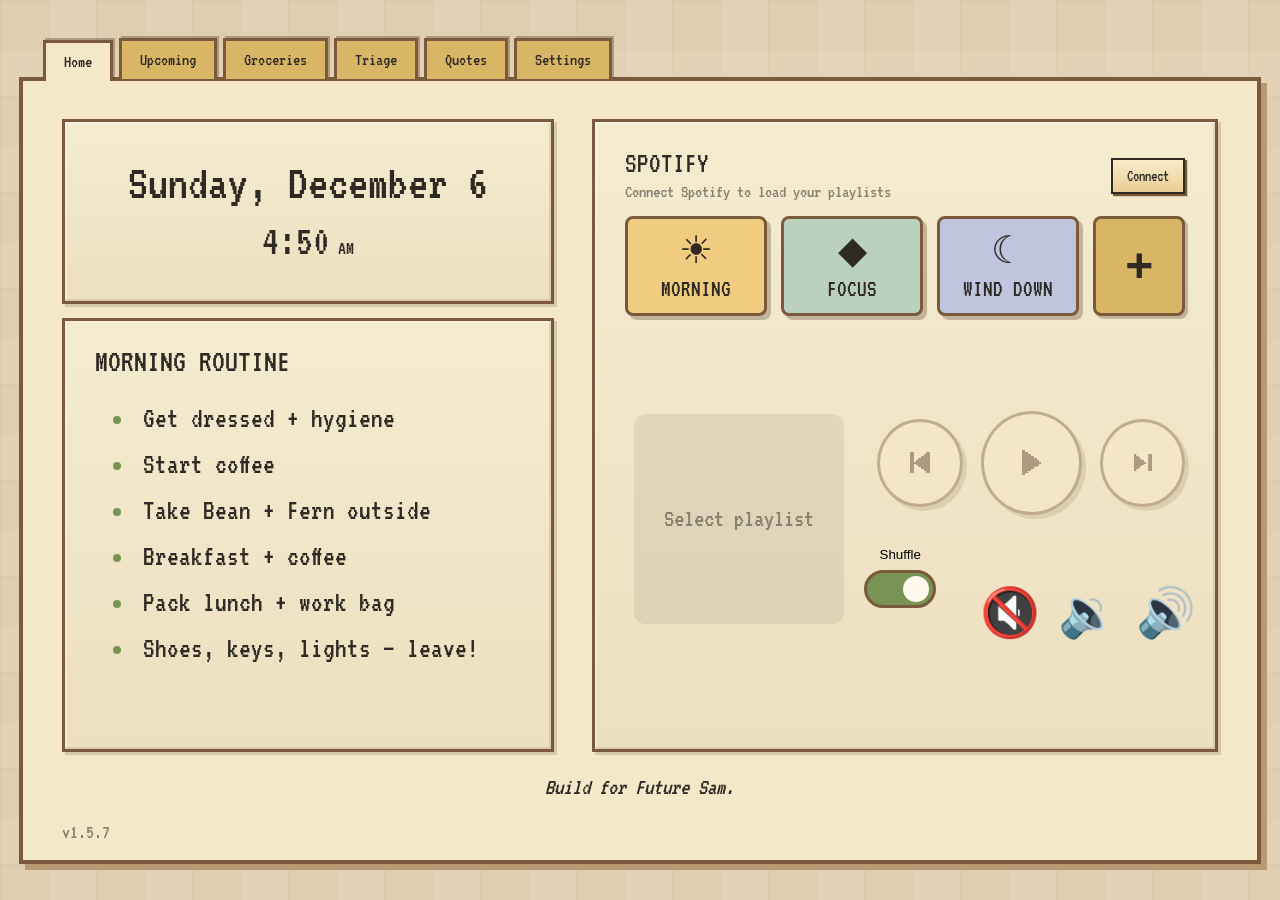
==== android/app/src/main/assets/web/index.html @ 696ddbaa "Upcoming tab iPhone optimization" ====
<!DOCTYPE html>
<html lang="en">
  <head>
    <meta charset="utf-8"/>
    <meta content="width=device-width, initial-scale=1, viewport-fit=cover" name="viewport"/>
    <meta content="#e4d4b8" name="theme-color"/>
    <title>
      SamOS Hub
    </title>
    <link href="./manifest.webmanifest" rel="manifest"/>
    <link href="./styles/base.css" rel="stylesheet"/>
    <link href="./styles/home.css" rel="stylesheet"/>
    <link href="./styles/mobile.css" rel="stylesheet"/>
  </head>

  <body data-root=".">
    <main class="home">
      <section class="journal-shell">
        <div id="nav-container">
        </div>
        <section class="journal">
          
          <!-- =====================================================

                          LEFT COLUMN

          ===================================================== -->
          
          <section class="orientation">
            
            <!-- ===================================================

                              DATE / TIME

            =================================================== -->
            
            <div class="game-panel date-panel">
              <div id="date">
                Loading...
              </div>
              <div id="time">
                <span id="time-numbers">
                </span>
                <span id="time-period">
                </span>
              </div>
            </div>

            <!-- ===================================================

                              WEATHER

            =================================================== -->
            
            <div class="game-panel weather-panel">
              <div class="weather">
                <!-- LEFT: CURRENT WEATHER -->
                <section class="weather-forecast-side">
                  <div class="weather-current-heading">
                    CURRENT WEATHER
                  </div>
                  <div class="weather-current-row">
                    <div id="weather-current">
                      <div class="weather-temp-row">
                        <img alt="" hidden="" id="temp-icon" src=""/>
                        <span id="weather-temp">
                          --
                        </span>
                      </div>
                      <div class="weather-condition-row">
                        <img alt="" hidden="" id="weather-icon" src=""/>
                        <span id="weather-condition">
                          Weather loading...
                        </span>
                      </div>
                    </div>
                  </div>
                  <!-- HIGH / LOW -->
                  <div id="weather-range">
                    High --° · Low --°
                  </div>
                  <!-- SUNRISE / SUNSET -->
                  <div id="sun-times">
                    Sunrise -- · Sunset --
                  </div>
                </section>

                <!-- =================================================

                                      RIGHT: OUTLOOK + ALERTS

                ================================================= -->
                
                <section class="weather-alert-side">
                  <!-- OUTLOOK -->
                  <div class="weather-upcoming">
                    <div class="weather-alert-heading">
                      OUTLOOK
                    </div>
                    <!-- AFTERNOON WEATHER -->
                    <div class="forecast-line" hidden="" id="weather-afternoon">
                      <img alt="" class="weather-forecast-icon" src="./icons/afternoon-icon.png"/>
                      <span id="weather-afternoon-text">
                      </span>
                    </div>
                    <!-- OVERNIGHT WEATHER -->
                    <div class="forecast-line" hidden="" id="weather-overnight">
                      <img alt="" class="weather-forecast-icon" src="./icons/overnight-icon.png"/>
                      <span id="weather-overnight-text">
                      </span>
                    </div>
                    <!-- MAJOR UPCOMING WEATHER -->
                    <div id="weather-event">
                      <img alt="" hidden="" id="weather-event-icon" src="./icons/weather-major-event.png"/>
                      <span class="no-weather-events" id="weather-event-text">
                        No forecasted events or storms.
                      </span>
                    </div>
                  </div>
                  <!-- DIVIDER -->
                  <div class="weather-alert-divider">
                  </div>
                  <!-- OFFICIAL ALERTS -->
                  <div class="weather-alert-heading">
                    ALERTS
                  </div>
                  <div id="weather-alerts">
                    <div class="no-weather-alerts">
                      No watches, warnings, or advisories.
                    </div>
                  </div>
                </section>
              </div>
            </div>

            <!-- ===================================================

                              UPCOMING DATES

            =================================================== -->
            <div class="game-panel upcoming-panel">
              <div class="upcoming-title">
                THIS WEEK
              </div>
              <div class="upcoming-dates" id="home-upcoming-list">
                Loading...
              </div>
              <a class="upcoming-see-all" href="./html/upcoming.html">
                See all
              </a>
            </div>

            <!-- ===================================================

                            MORNING ROUTINE

            =================================================== -->
            
            <div class="game-panel morning-panel">
              <div class="morning-title">
                MORNING ROUTINE
              </div>
              <ul class="morning-list">
                <li>
                  Get dressed + hygiene
                </li>
                <li>
                  Start coffee
                </li>
                <li>
                  Take Bean + Fern outside
                </li>
                <li>
                  Breakfast + coffee
                </li>
                <li>
                  Pack lunch + work bag
                </li>
                <li>
                  Shoes, keys, lights — leave!
                </li>
              </ul>
            </div>
          </section>

          <!-- =====================================================

                          MUSIC

          ===================================================== -->
          
          <section class="media-area">
            <div class="game-panel spotify-panel">
              
              <!-- =================================================

                                  SPOTIFY HEADER

              ================================================= -->
              
              <div class="spotify-heading-row">
                <div class="spotify-heading-copy">
                  <div class="spotify-title">
                    SPOTIFY
                  </div>
                  <div id="spotify-status">
                    Connect Spotify to load your playlists
                  </div>
                </div>
                <button class="spotify-login" id="spotify-login" type="button">
                  Connect
                </button>
              </div>

              <!-- =================================================

                                  PLAYER

              ================================================= -->
              
              <div class="mini-player" id="spotify-player">
          
          <!-- =================================================

          SPOTIFY MOOD BUTTONS

          ================================================= -->
                <div class="spotify-selection">
                  <div class="spotify-moods">
                    <button class="mood-button mood-morning" id="mood-morning" type="button">
                      <span aria-hidden="true" class="mood-icon">
                        ☀
                      </span>
                      <span>
                        MORNING
                      </span>
                    </button>
                    <button class="mood-button mood-focus" id="mood-focus" type="button">
                      <span aria-hidden="true" class="mood-icon">
                        ◆
                      </span>
                      <span>
                        FOCUS
                      </span>
                    </button>
                    <button class="mood-button mood-winddown" id="mood-winddown" type="button">
                      <span aria-hidden="true" class="mood-icon">
                        ☾
                      </span>
                      <span>
                        WIND DOWN
                      </span>
                    </button>
                  </div>
                  <div class="playlist-picker">
                    <button aria-expanded="false" aria-label="All playlists" class="playlist-button" id="playlist-button" title="All playlists" type="button">
                      +
                    </button>
                    <div class="playlist-menu" hidden="" id="playlist-menu">
                    </div>
                  </div>
                </div>
                <div class="spotify-playback-layout">
                  <div class="spotify-now-playing">
                    <div class="album-container">
                      <img alt="Album artwork" hidden="" id="album-art" src=""/>
                      <div aria-live="polite" id="album-placeholder" role="status" style="

                                        font-size: clamp(1.25rem, 2vw, 2rem);

                                        line-height: 1.15;

                                        padding: 12px;

                                    ">
                        Select playlist
                      </div>
                    </div>
                    <div class="track-info">
                      <div id="track-name">
                      </div>
                      <div id="track-artist">
                      </div>
                    </div>
                  </div>

                  <div class="spotify-playback-actions">

                    <!-- =========================================
                        MAIN PLAYBACK CONTROLS
                        ========================================= -->

                    <div class="player-controls">

                      <button
                        id="previous-track"
                        type="button"
                        aria-label="Previous track"
                      >
                        <img src="./icons/player-previous.png" alt="">
                      </button>

                      <button
                        id="play-pause"
                        type="button"
                        aria-label="Play or pause"
                      >
                        <img
                          id="play-pause-icon"
                          src="./icons/player-play.png"
                          alt=""
                        >
                      </button>

                      <button
                        id="next-track"
                        type="button"
                        aria-label="Next track"
                      >
                        <img src="./icons/player-next.png" alt="">
                      </button>

                    </div>

                    <!-- =========================================
                        SHUFFLE + VOLUME
                        ========================================= -->

                    <div class="audio-controls">

                      <button
                        id="spotify-shuffle"
                        type="button"
                        role="switch"
                        aria-label="Shuffle"
                        aria-checked="true"
                      >
                        <span>Shuffle</span>
                        <span class="shuffle-track" aria-hidden="true">
                          <span class="shuffle-thumb"></span>
                        </span>
                      </button>

                      <div class="volume-controls">

                        <button
                          id="volume-mute"
                          type="button"
                          aria-label="Mute or unmute"
                        >
                          <span aria-hidden="true">🔇</span>
                        </button>

                        <button
                          id="volume-down"
                          type="button"
                          aria-label="Volume down"
                        >
                          <span aria-hidden="true">🔉</span>
                        </button>

                        <button
                          id="volume-up"
                          type="button"
                          aria-label="Volume up"
                        >
                          <span aria-hidden="true">🔊</span>
                        </button>

                      </div>

                    </div>

                    <!-- VOLUME INDICATOR -->
                    <div id="volume-feedback" hidden>
                      <div id="volume-level"></div>
                    </div>

                  </div>

                </div>
                <!-- ALBUM ART -->
                <!-- TRACK INFO -->
                <!-- PLAYER CONTROLS -->
              </div>
            </div>
          </section>

          <!-- =====================================================

                          QUOTE

          ===================================================== -->
          <blockquote id="quote">
            Build for 75% Sam.
          </blockquote>

          
          <span id="app-version">v1.5.7</span>


        </section>
      </section>
    </main>

    <!-- =========================================================

              SCRIPTS

    ========================================================= -->

    <script src="https://cdn.jsdelivr.net/npm/@supabase/supabase-js@2"></script>
    <script src="./config.js">
    </script>
    <script src="./scripts/app.js">
    </script>
    <script src="./scripts/nav.js">
    </script>
    <script src="./scripts/weather.js">
    </script>
    <script src="./scripts/spotify.js">
    </script>
    <script src="./scripts/android.js">
    </script>
    <script src="./scripts/home-upcoming.js">
    </script>
    <script src="./scripts/home.js">
    </script>

    <!-- TEMPORARY iPHONE DEBUGGING -->
    <script src="https://cdn.jsdelivr.net/npm/eruda"></script>
    <script>
      eruda.init();
    </script>

  </body>
</html>
---- android/app/src/main/assets/web/styles/base.css ----
/* =========================================================
   SAMOS HUB
   External-display-first stylesheet
   ========================================================= */


/* =========================================================
   FONT
   ========================================================= */

@font-face {
  font-family: "vt323";
  src: url("../fonts/vt323-latin-400-normal.woff2") format("woff2");
  font-weight: 400;
  font-style: normal;
  font-display: swap;
}


/* =========================================================
   THEME
   ========================================================= */

:root {
  --paper: #f3e8c8;
  --paper-dark: #ead8af;

  --tab: #d9b566;
  --tab-hover: #e3c37a;

  --button: #e6cc93;
  --button-hover: #efd9ab;

  --border: #7a5a3a;
  --shadow: #b69a73;
  --text: #2f2a24;

  --journal-gap: clamp(28px, 3vw, 48px);
  --panel-gap: 14px;
}


/* =========================================================
   RESET
   ========================================================= */

* {
  box-sizing: border-box;
}

[hidden] {
  display: none !important;
}

html,
body {
  margin: 0;
  width: 100%;
  min-height: 100%;
}

#samos-page-frame {
  position: fixed;
  inset: 0;
  z-index: 50000;
  width: 100%;
  height: 100%;
  border: 0;
  background: #e4d4b8;
}

body {
  min-height: 100vh;
  min-height: 100dvh;

  overflow: hidden;

  font-family: "vt323", sans-serif;
  color: var(--text);

  background-color: #e4d4b8;

  background-image:
    linear-gradient(
      90deg,
      rgba(120, 76, 45, 0.045) 1px,
      transparent 1px
    ),
    linear-gradient(
      rgba(120, 76, 45, 0.045) 1px,
      transparent 1px
    ),
    linear-gradient(
      90deg,
      rgba(176, 106, 57, 0.035) 50%,
      transparent 50%
    ),
    linear-gradient(
      rgba(111, 88, 57, 0.025) 50%,
      transparent 50%
    );

  background-size:
    48px 48px,
    48px 48px,
    96px 96px,
    96px 96px;
}


/* =========================================================
   SHELL
   ========================================================= */

.home {
  width: 100%;
  min-height: 100dvh;

  display: flex;
  align-items: center;
  justify-content: center;
}

.journal-shell {
  width: 97vw;
  height: 92dvh;

  min-height: 0;

  display: flex;
  flex-direction: column;

  margin: auto;
}


/* =========================================================
   TABS
   ========================================================= */

.journal-tabs {
  display: flex;
  gap: 6px;

  padding-left: 24px;

  transform: translateY(2px);

  z-index: 2;
}

.journal-tab {
  display: inline-flex;
  align-items: center;
  justify-content: center;  

  padding: 10px 18px;

  font-family: "vt323", sans-serif;
  font-size: clamp(1.1rem, 1.4vw, 1.5rem);

  color: var(--text);
  background: var(--tab);

  border: 3px solid var(--border);
  border-bottom: none;

  box-shadow:
    2px -2px 0 rgba(79, 57, 38, 0.35);

  text-decoration: none;

  cursor: pointer;
}

.journal-tab:hover {
  background: var(--tab-hover);
}

.journal-tab.active {
  position: relative;

  background: var(--paper);

  transform: translateY(2px);

  z-index: 3;
}

.journal-tab.active::after {
  content: "";

  position: absolute;

  left: 0;
  right: 0;
  bottom: -4px;

  height: 5px;

  background: var(--paper);
}


/* =========================================================
   JOURNAL
   ========================================================= */

.journal {
  flex: 1;

  width: 100%;
  min-height: 0;

  margin: 0;

  display: grid;

  grid-template-columns:
    calc((100% - var(--journal-gap)) * 0.44)
    calc((100% - var(--journal-gap)) * 0.56);

  grid-template-rows:
    minmax(0, 1fr)
    34px;

  column-gap: var(--journal-gap);
  row-gap: 18px;

  align-items: stretch;

  padding:
    clamp(30px, 3vw, 48px)
    clamp(30px, 3vw, 48px)
    18px;

  background: var(--paper);

  border: 4px solid var(--border);

  box-shadow:
    6px 6px 0 var(--shadow);
}


/* =========================================================
   GENERIC PANEL
   ========================================================= */

.game-panel {
  position: relative;

  min-width: 0;
  min-height: 0;

  background:
    linear-gradient(
      to bottom,
      rgba(255, 255, 255, 0.12),
      rgba(122, 90, 58, 0.06)
    );

  border: 3px solid var(--border);

  box-shadow:
    inset 2px 2px 0 rgba(255, 255, 255, 0.3),
    inset -2px -2px 0 rgba(79, 57, 38, 0.12),
    3px 3px 0 rgba(79, 57, 38, 0.18);
}
---- android/app/src/main/assets/web/styles/home.css ----
/* LEFT COLUMN */
.orientation {
  grid-column: 1;
  grid-row: 1;
  width: 100%;
  height: 100%;
  min-width: 0;
  min-height: 0;
  display: grid;
  grid-template-rows:
  minmax(175px, 0.85fr)
  minmax(300px, 2fr);
  gap: var(--panel-gap);
}

/* DATE / TIME */
.date-panel {
  display: flex;
  flex-direction: column;
  align-items: center;
  justify-content: center;
  padding: 12px 20px;
  text-align: center;
}

#date {
  margin: 0;
  font-family: "vt323", sans-serif;
  font-size: clamp(3.1rem, 3.8vw, 4.8rem);
  font-weight: 400;
  line-height: 0.95;
}

#time {
  margin-top: 14px;
  display: flex;
  align-items: baseline;
  justify-content: center;
  gap: 8px;
  font-family: "vt323", sans-serif;
  font-size: clamp(2.6rem, 3vw, 3.7rem);
  line-height: 1;
}

#time-numbers {
  font-family: "vt323", sans-serif;
}

#time-period {
  font-size: 0.48em;
}

/* WEATHER */
.weather-panel {
  padding: 18px 22px;
}

.weather {
  width: 100%;
  height: 100%;
  display: grid;
  grid-template-columns:
  minmax(0, 1.08fr)
  minmax(0, 0.92fr);
  align-items: stretch;
}

/* WEATHER — LEFT */
.weather-current-heading {
  margin: 0 0 18px;
  font-family: "vt323", sans-serif;
  font-size: clamp(1.65rem, 1.9vw, 2rem);
  line-height: 1;
}

.weather-forecast-side {
  min-width: 0;
  display: flex;
  flex-direction: column;
  align-items: flex-start;
  justify-content: flex-start;
  padding:
  10px
  24px
  10px
  0;
}

.weather-text-stack {
  display: flex;
  align-items: center;
  gap: 10px;
}

.weather-current-row {
  display: flex;
  align-items: center;
  justify-content: flex-start;
}

#weather-current {
  display: flex;
  align-items: center;
  gap: 18px;
  min-width: 0;
  margin-top: 4px;
}

#weather-temp,
#weather-condition {
  font-size: clamp(1.55rem, 1.8vw, 1.9rem);
  font-family: "vt323", sans-serif;
}

.weather-temp-row,
.weather-condition-row {
  display: flex;
  align-items: center;
  gap: 10px;
  min-width: 0;
}

.weather-temp-row img,
.weather-condition-row img {
  flex: 0 0 auto;
}

#weather-temp,
#weather-condition {
  line-height: 1;
}

#temp-icon,
#weather-icon {
  width: 42px;
  height: 42px;
  object-fit: contain;
  image-rendering: pixelated;
}

#weather-range {
  margin-top: 24px;
  font-size:
  clamp(
  1.35rem,
  1.55vw,
  1.6rem
  );
  letter-spacing: 0.03em;
}

/* WEATHER — RIGHT */
.weather-alert-side {
  min-width: 0;
  min-height: 0;
  display: flex;
  flex-direction: column;
  justify-content: flex-start;
  padding:
  10px
  0
  10px
  30px;
  border-left:
  2px solid
  rgba(122, 90, 58, 0.6);
}

.weather-upcoming {
  display: flex;
  flex-direction: column;
  gap: 0;
}

.weather-upcoming .weather-alert-heading {
  margin-bottom: 10px;
}

.weather-upcoming .forecast-line {
  margin: 0 0 6px;
}

#weather-afternoon:not([hidden]) ~ #weather-event,
#weather-overnight:not([hidden]) ~ #weather-event {
  margin-top: 18px;
}

.forecast-line {
  display: flex;
  align-items: center;
  gap: 8px;
  margin: 0;
  font-family: "vt323", sans-serif;
  font-size: clamp(1.35rem, 1.5vw, 1.75rem);
  line-height: 1.05;
}

.weather-forecast-icon {
  width: 28px;
  height: 28px;
  flex: 0 0 auto;
  object-fit: contain;
  image-rendering: pixelated;
}

.weather-alert-divider {
  width: 100%;
  margin: 24px 0 14px;
  border-top:
  1px solid
  rgba(122, 90, 58, 0.35);
}

.weather-alert-heading {
  margin-bottom: 8px;
  font-family: "vt323", sans-serif;
  font-size: clamp(1.35rem, 1.5vw, 1.75rem);
}

#weather-event {
  display: flex;
  align-items: flex-start;
  gap: 10px;
  margin: 0;
  font-family: "vt323", sans-serif;
  font-size: clamp(1.15rem, 1.3vw, 1.55rem);
  line-height: 1.15;
}

#weather-event-icon {
  width: 30px;
  height: 30px;
  flex: 0 0 auto;
  object-fit: contain;
  image-rendering: pixelated;
}

#weather-alerts {
  font-family: "vt323", sans-serif;
  font-size: clamp(1.15rem, 1.3vw, 1.5rem);
  line-height: 1.15;
  opacity: 0.72;
}

.no-weather-alerts {
  opacity: 0.75;
}

.no-weather-events {
  opacity: 0.54;
}

.weather-alert-line {
  display: flex;
  align-items: flex-start;
  gap: 10px;
  margin-bottom: 10px;
  opacity: 1;
}

.weather-alert-icon {
  width: 30px;
  height: 30px;
  flex: 0 0 auto;
  object-fit: contain;
  image-rendering: pixelated;
}

/* UPCOMING */
.upcoming-panel {
  position: relative;
  min-width: 0;
  min-height: 0;
  width: 100%;
  max-width: none;
  padding: 18px 24px 54px;
  overflow: hidden;
}

.upcoming-title {
  margin-bottom: 14px;
  font-family: "vt323", sans-serif;
  font-size: clamp(1.5rem, 1.6vw, 1.9rem);
}

.upcoming-dates {
  min-width: 0;
  width: 100%;
  column-count: 2;
  column-gap: 34px;
  font-family: "vt323", sans-serif;
  font-size: clamp(1.25rem, 1.4vw, 1.65rem);
  line-height: 1.25;
}

.upcoming-dates > div {
  break-inside: avoid;
  margin-bottom: 7px;
}

.upcoming-see-all {
  position: absolute;
  right: 20px;
  bottom: 16px;
  padding: 6px 12px;
  border: 2px solid var(--border);
  background: var(--button);
  color: var(--text);
  font-family: "vt323", sans-serif;
  font-size: clamp(1rem, 1.1vw, 1.3rem);
  cursor: pointer;
}

/* MEDIA COLUMN */
.media-area {
  grid-column: 2;
  grid-row: 1;
  width: 100%;
  height: 100%;
  min-width: 0;
  min-height: 0;
}

.spotify-panel {
  width: 100%;
  height: 100%;
  min-width: 0;
  min-height: 0;
  display: flex;
  flex-direction: column;
  padding: 28px 30px;
}

/* SPOTIFY HEADER */
.spotify-heading-row {
  display: flex;
  align-items: center;
  justify-content: space-between;
  gap: 24px;
  flex: 0 0 auto;
}

.spotify-heading-copy {
  min-width: 0;
}

.spotify-title {
  font-family: "vt323", sans-serif;
  font-size: clamp(1.8rem, 2vw, 2.4rem);
  line-height: 1;
}

#spotify-status {
  margin-top: 4px;
  max-width: 420px;
  font-family: "vt323", sans-serif;
  font-size: clamp(1.15rem, 1.2vw, 1.45rem);
  line-height: 1;
  opacity: 0.55;
}

/* CONNECT BUTTON */
#spotify-login {
  flex: 0 0 auto;
  min-width: 0;
  padding: 8px 14px;
  background:
  linear-gradient(
  to bottom,
  #f8eac8 0%,
  #f1dcae 55%,
  #e7cb92 100%
  );
  color: var(--text);
  border: 2px solid var(--text);
  border-radius: 0;
  font-family: "vt323", sans-serif;
  font-size: clamp(1rem, 1.1vw, 1.3rem);
  line-height: 1;
  box-shadow:
  2px 2px 0 #7a5833,
  3px 3px 0 rgba(47, 42, 36, 0.15);
  cursor: pointer;
}

#spotify-login:hover {
  background:
  linear-gradient(
  to bottom,
  #fff1d0 0%,
  #f6e1b4 55%,
  #ecd19a 100%
  );
}

#spotify-login:active {
  transform: translate(3px, 3px);
  box-shadow:
  1px 1px 0 #7a5833;
}

/* PLAYER */
.mini-player {
  flex: 1;
  width: 100%;
  min-width: 0;
  min-height: 0;
  display: grid;
  grid-template-rows: auto minmax(0, 1fr);
  gap: 18px;
  padding-top: 14px;
}

/* PLAYLIST */
/* SPOTIFY PLAYBACK — ART LEFT, CONTROLS RIGHT */
.spotify-playback-layout {
  display: grid;
  grid-template-columns: minmax(0, 0.85fr) minmax(0, 1.15fr);
  gap: 24px;
  align-items: center;
  min-width: 0;
  min-height: 0;
}

.spotify-now-playing {
  display: flex;
  flex-direction: column;
  align-items: center;
  justify-content: center;
  gap: 12px;
  min-width: 0;
  min-height: 0;
}

.spotify-now-playing .track-info {
  width: 100%;
}

.spotify-playback-actions {
  display: flex;
  flex-direction: column;
  align-items: center;
  justify-content: center;
  gap: 32px;
  min-width: 0;
  width: 100%;
}

#album-art[hidden],
#album-placeholder[hidden] {
  display: none;
}

/* PLAYLIST MENU */
.playlist-menu {
  position: absolute;
  top: calc(100% + 8px);
  right: 0;
  left: auto;
  width: min(360px, calc(100vw - 48px));
  max-height: 300px;
  box-sizing: border-box;
  overflow-y: auto;
  padding: 8px;
  border: 2px solid var(--border);
  border-radius: 8px;
  background: #faf6ec;
  box-shadow:
  4px 4px 0 rgba(79, 57, 38, 0.3);
  z-index: 20;
}

.playlist-menu[hidden] {
  display: none;
}

.playlist-item {
  width: 100%;
  padding: 12px;
  border: none;
  border-radius: 8px;
  background: transparent;
  color: var(--text);
  font-family: "vt323", sans-serif;
  font-size: clamp(1.15rem, 1.25vw, 1.5rem);
  text-align: left;
  cursor: pointer;
}

.playlist-item:hover {
  background:
  rgba(47, 42, 36, 0.08);
}

/* ALBUM ART */
.album-container {
  position: relative;
  width: min(100%, 210px);
  max-height: 100%;
  aspect-ratio: 1 / 1;
  flex: 0 1 auto;
  overflow: hidden;
  border-radius: 12px;
  background: rgba(47, 42, 36, 0.08);
}

#album-art {
  width: 100%;
  height: 100%;
  object-fit: cover;
  display: block;
}

#album-placeholder {
  position: absolute;
  inset: 0;
  display: flex;
  align-items: center;
  justify-content: center;
  text-align: center;
  opacity: 0.48;
}

.placeholder-icon {
  font-family: "vt323", sans-serif;
  font-size: clamp(4rem, 5vw, 6rem);
}

/* TRACK INFO */
.track-info {
  min-width: 0;
  text-align: center;
}

#track-name {
  font-family: "vt323", sans-serif;
  font-size: clamp(1.55rem, 1.8vw, 2.2rem);
  line-height: 1;
  white-space: nowrap;
  overflow: hidden;
  text-overflow: ellipsis;
}

#track-artist {
  margin-top: 6px;
  font-family: "vt323", sans-serif;
  font-size: clamp(1.2rem, 1.4vw, 1.65rem);
  opacity: 0.65;
  white-space: nowrap;
  overflow: hidden;
  text-overflow: ellipsis;
}

/* PLAYER CONTROLS */

.player-controls {
  display: flex;
  align-items: center;
  justify-content: center;
  gap: 18px;
  width: 100%;
  margin: 0;
}

.player-controls button {
  width: clamp(88px, 6vw, 112px);
  height: clamp(88px, 6vw, 112px);

  display: flex;
  align-items: center;
  justify-content: center;

  padding: 0;

  border: 3px solid var(--border);
  border-radius: 50%;

  background: #f8eac8;

  box-shadow: 4px 4px 0 rgba(79, 57, 38, 0.3);

  cursor: pointer;

  transition:
    transform 0.1s,
    box-shadow 0.1s,
    background 0.1s;
}

.player-controls button:hover:not(:disabled) {
  background: #fff3d7;
  transform: translateY(-2px);
  box-shadow: 5px 6px 0 rgba(79, 57, 38, 0.25);
}

.player-controls button:active:not(:disabled) {
  transform: translate(3px, 3px);
  box-shadow: 1px 1px 0 rgba(79, 57, 38, 0.3);
}

.player-controls button:focus-visible {
  outline: 3px solid var(--text);
  outline-offset: 4px;
}

/* Make Play/Pause the primary control */
.player-controls #play-pause {
  width: clamp(104px, 7vw, 132px);
  height: clamp(104px, 7vw, 132px);
}

.player-controls button img {
  width: 100%;
  height: 100%;
  object-fit: contain;
  image-rendering: pixelated;
}

.audio-controls #spotify-shuffle:focus-visible {
  outline: 3px solid var(--border);
  outline-offset: 4px;
}

.audio-controls {
  display: flex;
  align-items: flex-start;
  justify-content: center;
  gap: 42px;
  width: 100%;
}

.audio-controls #spotify-shuffle {
  position: static;
  transform: none;
  margin: 0;
  padding: 0;
  width: 90px;
  height: auto;

  border: none;
  border-radius: 0;
  background: transparent;
  box-shadow: none;

  display: flex;
  flex-direction: column;
  align-items: center;
  gap: 8px;
}

#volume-feedback[hidden] {
  display: none;
}


.volume-controls {
  display: flex;
  align-items: center;
  gap: 14px;

  margin-top: 34px;
}

.volume-controls button {
  width: 64px;
  height: 64px;

  display: flex;
  align-items: center;
  justify-content: center;

  padding: 0;
  border: none;
  border-radius: 0;
  background: transparent;
  box-shadow: none;

  font-size: 3rem;
  line-height: 1;

  cursor: pointer;
}

.volume-controls button:hover {
  transform: scale(1.1);
}

.volume-controls button:active {
  transform: scale(0.92);
}

.volume-controls button:focus-visible {
  outline: 3px solid var(--border);
  outline-offset: 3px;
}

/* QUOTE */
.journal > blockquote {
  grid-column: 1 / -1;
  grid-row: 2;
  width: 100%;
  height: 100%;
  margin: 0;
  display: flex;
  align-items: center;
  justify-content: center;
  text-align: center;
  font-family: "vt323", sans-serif;
  font-size: clamp(1.45rem, 1.7vw, 2rem);
  font-style: italic;
}


#app-version {
  font-family: "vt323", sans-serif;
  font-size: 1.25rem;
  color: var(--text);
  opacity: 0.55;
  white-space: nowrap;
}


/* HOME UPCOMING */
.home-upcoming-item {
  margin-bottom: 6px;
  line-height: 1.15;
  display: flex;
  align-items: baseline;
  flex-wrap: nowrap;
  gap: 4px;
  white-space: nowrap;
}

.home-upcoming-item:last-child {
  margin-bottom: 0;
}

.home-upcoming-date,
.home-upcoming-time {
  white-space: nowrap;
}

.home-upcoming-separator {
  margin:
  0
  4px;
  opacity: 0.7;
}

.home-upcoming-title {
  font-weight: normal;
}

.home-upcoming-empty {
  opacity: 0.65;
}

.upcoming-see-all {
  text-decoration: none;
  color:
  var(--text);
  cursor: pointer;
}

/* SHUFFLE SWITCH */


#spotify-shuffle .shuffle-track {
  display: block;
  position: relative;
  box-sizing: border-box;
  width: 72px;
  height: 38px;
  border: 3px solid #7a5a3a;
  border-radius: 22px;
  background: #b9b3a7;
  transition: background 0.15s;
}

#spotify-shuffle .shuffle-thumb {
  display: block;
  position: absolute;

  left: 3px;
  top: 3px;

  width: 26px;
  height: 26px;

  border-radius: 50%;
  background: #fff8ed;

  transition: transform 0.15s;
}

#spotify-shuffle[aria-checked="true"] .shuffle-track {
  background: #779454;
}

#spotify-shuffle[aria-checked="true"] .shuffle-thumb {
  transform: translateX(33px);
}

#spotify-shuffle:disabled {
  opacity: 0.55;
}

#play-pause:disabled,
#previous-track:disabled,
#next-track:disabled {
  opacity: 0.4;
  cursor: default;
  transform: none;
}

/* Spotify connection button */
#spotify-login[data-connected="true"],
#spotify-login[data-connected="true"]:hover,
#spotify-login[data-connected="true"]:active {
  background: #dce4cf;
  color: #586449;
  border-color: #788367;
  opacity: 1;
  cursor: default;
  transform: none;
}

/* BEDROOM HOME — LEFT COLUMN */
/* Hide old Home panels without removing their
elements or breaking existing JavaScript. */
.orientation > .weather-panel,
.orientation > .upcoming-panel {
  display: none;
}

/* MORNING ROUTINE */
.morning-panel {
  min-width: 0;
  min-height: 0;
  padding: 24px 30px;
  overflow: hidden;
}

.morning-title {
  font-family: "vt323", sans-serif;
  font-size: clamp(2rem, 2.4vw, 3rem);
  line-height: 1;
  margin-bottom: 24px;
}

.morning-list {
  margin: 0;
  padding-left: 1.4em;
  font-family: "vt323", sans-serif;
  font-size: clamp(1.8rem, 2vw, 2.6rem);
  line-height: 1.25;
}

.morning-list li {
  padding-left: 8px;
  margin-bottom: 10px;
}

.morning-list li::marker {
  color: #779454;
}

/* SPOTIFY MOOD BUTTONS */
.spotify-moods {
  display: grid;
  grid-template-columns: repeat(3, minmax(0, 1fr));
  gap: 14px;
  min-width: 0;
}

.mood-button {
  min-width: 0;
  min-height: 100px;
  padding: 12px 8px;
  display: flex;
  flex-direction: column;
  align-items: center;
  justify-content: center;
  gap: 8px;
  border: 3px solid var(--border);
  border-radius: 8px;
  color: var(--text);
  font-family: "vt323", sans-serif;
  font-size: clamp(1.5rem, 1.8vw, 2rem);
  line-height: 1;
  cursor: pointer;
  box-shadow: 4px 4px 0 rgba(79, 57, 38, 0.3);
}

.mood-icon {
  font-family: sans-serif;
  font-size: clamp(2.4rem, 3vw, 3.5rem);
  line-height: 1;
}

.mood-morning {
  background: #f0cc80;
}

.mood-focus {
  background: #bad1bd;
}

.mood-winddown {
  background: #bfc4df;
}

.mood-button:hover {
  filter: brightness(1.08);
}

.mood-button:active {
  transform: translate(3px, 3px);
  box-shadow: 1px 1px 0 rgba(79, 57, 38, 0.3);
}

.mood-button:focus-visible {
  outline: 3px solid var(--text);
  outline-offset: 4px;
}

.spotify-selection {
  display: grid;
  grid-template-columns: minmax(0, 1fr) 92px;
  gap: 14px;
  align-items: stretch;
  width: 100%;
}

.playlist-picker {
  position: relative;
  display: flex;
  align-items: stretch;
  justify-content: stretch;
  width: 100%;
  min-width: 0;
}

.playlist-button {
  width: 100%;
  height: 100%;
  min-height: 100px;
  min-width: 0;
  display: flex;
  align-items: center;
  justify-content: center;
  padding: 0;
  border: 3px solid var(--border);
  border-radius: 8px;
  background: var(--tab);
  color: var(--text);
  font-family: Arial, sans-serif;
  font-size: 3rem;
  font-weight: bold;
  line-height: 1;
  cursor: pointer;
  box-shadow: 3px 3px 0 rgba(79, 57, 38, 0.3);
}

.playlist-button:hover {
  filter: brightness(1.08);
}

.playlist-button:active {
  transform: translate(2px, 2px);
  box-shadow: 1px 1px 0 rgba(79, 57, 38, 0.3);
}


/* TEMPORARY VOLUME INDICATOR */

#volume-feedback {
  width: 220px;
  height: 12px;

  overflow: hidden;

  border: 2px solid var(--border);
  border-radius: 20px;
  background: rgba(47, 42, 36, 0.15);
}

#volume-level {
  width: 80%;
  height: 100%;
  background: #779454;
  transition: width 0.15s ease;
}

#volume-feedback[hidden] {
  display: none;
}
---- android/app/src/main/assets/web/styles/mobile.css ----
/* =========================================================
   PORTRAIT / PHONE FALLBACK
   ========================================================= */

@media (max-width: 900px) and (orientation: portrait) {

  html,
  body {
    height: auto;

    overflow-x: hidden;
    overflow-y: auto;
  }


  body {
    min-height: 100dvh;
  }


  .home {
    min-height: 100dvh;

    align-items: flex-start;

    padding:
      max(18px, calc(env(safe-area-inset-top) + 12px))
      12px
      max(28px, calc(env(safe-area-inset-bottom) + 16px));
  }


  .journal-shell {
    width: 100%;
    height: auto;
  }


  .journal-tabs {
    padding-left: 10px;

    overflow-x: auto;
  }


  .journal {
    grid-template-columns: 1fr;

    grid-template-rows:
      auto
      auto
      auto;

    gap: 18px;

    padding:
      20px
      14px
      18px;
  }


  .orientation {
    grid-column: 1;
    grid-row: auto;

    height: auto;

    grid-template-rows:
      auto
      auto
      auto;
  }


  .media-area {
    grid-column: 1;
    grid-row: auto;

    height: auto;
  }


  .journal > blockquote {
    grid-column: 1;
    grid-row: auto;

    padding:
      8px
      0;
  }


  /* =======================================================
     DATE / TIME
     ======================================================= */

  #time {
    display: none !important;
  }


  #date {
    font-size:
      clamp(
        2rem,
        7.5vw,
        2.8rem
      );
  }


  /* =======================================================
     WEATHER
     ======================================================= */

  .weather {
    grid-template-columns:
      minmax(0, 1fr)
      minmax(0, 1fr);
  }


  .weather-forecast-side {
    padding-right: 0;
  }


  .weather-alert-side {
    min-width: 0;
    min-height: 0;

    display: flex;
    flex-direction: column;

    justify-content: center;

    padding:
      10px
      0
      10px
      24px;

    border-left:
      2px solid
      rgba(122, 90, 58, 0.6);

    overflow: hidden;

    font-size: 0.95em;
  }


  .weather-upcoming {
    display: flex;
    flex-direction: column;

    gap: 0;
  }


  .weather-upcoming .weather-alert-heading {
    margin-bottom: 10px;
  }


  .weather-upcoming .forecast-line {
    margin:
      0
      0
      6px;

    font-family:
      "vt323",
      sans-serif;

    font-size:
      clamp(
        1.3rem,
        1.4vw,
        1.65rem
      );

    line-height: 1.05;
  }


  #weather-afternoon:not([hidden]) ~ #weather-event,
  #weather-overnight:not([hidden]) ~ #weather-event {
    margin-top: 16px;
  }


  .weather-alert-divider {
    width: 100%;

    margin:
      22px
      0
      14px;

    border-top:
      1px solid
      rgba(122, 90, 58, 0.35);
  }


  .weather-alert-heading {
    margin:
      0
      0
      5px;

    font-family:
      "vt323",
      sans-serif;

    font-size:
      clamp(
        1.25rem,
        1.4vw,
        1.65rem
      );

    line-height: 1;
  }


  #weather-event {
    display: flex;

    align-items: flex-start;

    gap: 8px;

    margin: 0;

    font-family:
      "vt323",
      sans-serif;

    font-size:
      clamp(
        1.05rem,
        1.2vw,
        1.4rem
      );

    line-height: 1.05;
  }


  #weather-alerts {
    margin: 0;

    font-family:
      "vt323",
      sans-serif;

    font-size:
      clamp(
        1.05rem,
        1.2vw,
        1.4rem
      );

    line-height: 1.05;

    opacity: 0.72;
  }


  .no-weather-alerts {
    opacity: 0.75;
  }


  .weather-alert-line {
    display: flex;

    align-items: flex-start;

    gap: 8px;

    margin:
      0
      0
      6px;

    opacity: 1;
  }


  .weather-alert-icon,
  #weather-event-icon {
    width: 26px;
    height: 26px;

    flex: 0 0 auto;

    object-fit: contain;

    image-rendering: pixelated;
  }


  #sun-times {
    margin-top: 8px;

    font-family:
      "vt323",
      sans-serif;

    font-size:
      clamp(
        1.15rem,
        1.3vw,
        1.5rem
      );

    line-height: 1;

    opacity: 0.75;
  }


  /* =======================================================
     UPCOMING
     ======================================================= */

  .upcoming-dates {
    column-count: 1;
  }


  /* =======================================================
     SPOTIFY
     ======================================================= */

  .spotify-panel {
    min-height: 520px;

    padding:
      22px
      18px;
  }


  .spotify-heading-row {
    align-items: flex-start;
  }


  .mini-player {
    height: 440px;
  }


  .album-container {
    width:
      min(
        75vw,
        300px
      );

    height: auto;
  }

}


/* =========================================================
   SMALL PHONE WEATHER
   ========================================================= */

@media (max-width: 600px) {

  .weather-text-stack {
    flex-direction: column;

    align-items: flex-start;

    gap: 0;
  }

}

/* =========================================================
   SMALL PHONE WEATHER
   ========================================================= */

@media (max-width: 600px) {

  #weather-current {
    flex-direction: column;
    align-items: flex-start;
    gap: 10px;
  }

  .weather-temp-row,
  .weather-condition-row {
    gap: 8px;
  }

  #weather-temp {
    font-size:
      clamp(
        1.8rem,
        7vw,
        2.4rem
      );
  }

  #weather-condition {
    font-size:
      clamp(
        1.65rem,
        6vw,
        2.2rem
      );
  }

  .weather-temp-row img,
  .weather-condition-row img {
    width: 34px;
    height: 34px;
  }

}

/* ============================================================
   SamOS Hub — compact mobile letter tabs
   Append to the END of styles/mobile.css.
   Uses existing .journal-tab data-page attributes: no JS changes.
   ============================================================ */
@media (max-width: 600px) {
  /* Existing navigation wrapper, regardless of its underlying element. */
  #nav-container {
    width: 100%;
    min-width: 0;
  }

  /* Make links themselves fixed-size tabs instead of their desktop text width. */
  #nav-container .journal-tab {
    position: relative;
    display: inline-flex;
    align-items: center;
    justify-content: center;
    width: 38px;
    min-width: 38px;
    max-width: 38px;
    height: 38px;
    min-height: 38px;
    box-sizing: border-box;
    padding: 0;
    margin-right: 3px;
    font-size: 0 !important; /* hide rendered text, preserve accessible name */
    line-height: 1;
    white-space: nowrap;
    overflow: hidden;
    text-decoration: none;
    vertical-align: bottom;
  }

  #nav-container .journal-tab::after {
    display: block;
    font-size: 17px;
    line-height: 1;
    font-weight: 700;
    color: inherit;
  }

  #nav-container .journal-tab[data-page="home"]::after { content: "H"; }
  #nav-container .journal-tab[data-page="upcoming"]::after { content: "U"; }
  #nav-container .journal-tab[data-page="groceries"]::after { content: "G"; }
  #nav-container .journal-tab[data-page="quotes"]::after { content: "Q"; }
  #nav-container .journal-tab[data-page="settings"]::after { content: "S"; }

  /* Preserve normal focus visibility for keyboard navigation. */
  #nav-container .journal-tab:focus-visible {
    outline: 2px solid #617548;
    outline-offset: 2px;
  }
}

@media (max-width: 700px) { #nav-container .journal-tab[data-page="triage"]::after { content: "T"; } }

/* SamOS Upcoming: portrait phone-only layout. Does not affect desktop or other tabs. */
@media (max-width: 900px) and (orientation: portrait) {
  body:has(.upcoming-journal) .home {
    min-height: 100dvh;
    align-items: stretch;
    justify-content: flex-start;
    padding: max(22px, env(safe-area-inset-top)) 10px max(16px, env(safe-area-inset-bottom));
    box-sizing: border-box;
  }
  body:has(.upcoming-journal) .journal-shell {
    width: 100%;
    height: auto;
    min-height: calc(100dvh - max(22px, env(safe-area-inset-top)) - max(16px, env(safe-area-inset-bottom)));
    margin: 0;
  }
  body:has(.upcoming-journal) .upcoming-journal {
    flex: 1 1 auto;
    min-height: 0;
    padding: 12px 12px 16px;
    overflow: visible;
  }
  body:has(.upcoming-journal) .upcoming-page-panel {
    min-height: 100%;
    height: auto;
    padding: 16px 14px;
    overflow: visible;
    box-sizing: border-box;
  }
  body:has(.upcoming-journal) #upcoming-list {
    display: grid;
    grid-template-columns: minmax(0, 1fr);
    grid-template-rows: auto;
    gap: 12px;
    min-height: 0;
  }
  body:has(.upcoming-journal) .upcoming-list-section {
    min-width: 0;
    height: 265px;
    min-height: 0;
  }
  body:has(.upcoming-journal) .upcoming-list-section.is-collapsed { height: 53px; }
  body:has(.upcoming-journal) .upcoming-section-items {
    overflow-y: auto;
    overflow-x: hidden;
    -webkit-overflow-scrolling: touch;
    padding: 6px;
  }
  body:has(.upcoming-journal) .upcoming-form,
  body:has(.upcoming-journal) .upcoming-edit-fields {
    display: grid;
    grid-template-columns: minmax(0, 1fr);
    gap: 12px;
    width: 100%;
    max-width: 100%;
    box-sizing: border-box;
  }
  body:has(.upcoming-journal) .upcoming-form > *,
  body:has(.upcoming-journal) .upcoming-edit-fields > * {
    min-width: 0;
    grid-column: 1 / -1;
  }
  body:has(.upcoming-journal) .upcoming-field input,
  body:has(.upcoming-journal) .upcoming-field select,
  body:has(.upcoming-journal) .upcoming-edit-fields input,
  body:has(.upcoming-journal) .upcoming-edit-fields select { font-size: 16px; }
  body:has(.upcoming-journal) .upcoming-item {
    grid-template-columns: minmax(0, 1fr) auto;
    grid-template-areas: "date actions" "main actions";
    gap: 4px 10px;
    align-items: start;
    padding: 9px 8px;
  }
  body:has(.upcoming-journal) .upcoming-item-date {
    grid-area: date;
    white-space: nowrap;
    font-size: 1.35rem;
  }
  body:has(.upcoming-journal) .upcoming-item-main { grid-area: main; }
  body:has(.upcoming-journal) .upcoming-item-title {
    font-size: 1.5rem;
    overflow-wrap: anywhere;
  }
  body:has(.upcoming-journal) .upcoming-item-actions {
    grid-area: actions;
    display: flex;
    flex-direction: row;
    align-self: center;
    gap: 4px;
  }
  body:has(.upcoming-journal) .upcoming-icon-button {
    width: 36px;
    height: 38px;
    padding: 3px;
  }
  /* Unicode symbols stay legible even when the icon PNGs do not load. */
  body:has(.upcoming-journal) .upcoming-icon-button[data-action="edit"] img,
  body:has(.upcoming-journal) .upcoming-icon-button[data-action="delete"] img { display: none; }
  body:has(.upcoming-journal) .upcoming-icon-button[data-action="edit"]::after { content: "✎"; font: 26px/1 Arial, sans-serif; }
  body:has(.upcoming-journal) .upcoming-icon-button[data-action="delete"]::after { content: "×"; font: 29px/1 Arial, sans-serif; }
  body:has(.upcoming-journal) .upcoming-item-editing {
    display: grid;
    grid-template-columns: minmax(0,1fr);
    grid-template-areas: none;
  }
  body:has(.upcoming-journal) .upcoming-item-editing .upcoming-item-actions { grid-area: auto; }
}


/* Upcoming phone: a single filtered list, not four nested scroll regions. */
@media (max-width: 900px) and (orientation: portrait) {
  body:has(.upcoming-journal) #upcoming-list {
    display: block;
    min-height: 0;
    width: 100%;
  }
  body:has(.upcoming-journal) .upcoming-mobile-filter-bar {
    display: flex;
    flex-direction: column;
    gap: 7px;
    margin: 4px 0 18px;
  }
  body:has(.upcoming-journal) .upcoming-mobile-filter-bar label {
    font-size: 1.3rem;
    font-weight: 600;
  }
  body:has(.upcoming-journal) #upcoming-mobile-filter {
    width: 100%;
    min-height: 48px;
    box-sizing: border-box;
    padding: 8px 12px;
    font-size: 1.4rem;
    color: var(--text, #352b21);
    background: #f7edd3;
    border: 2px solid #967b58;
    border-radius: 0;
  }
  body:has(.upcoming-journal) .upcoming-mobile-results {
    border: 2px solid rgba(122,90,58,.75);
    background: rgba(255,252,241,.20);
    min-width: 0;
  }
  body:has(.upcoming-journal) .upcoming-mobile-results-heading {
    display: flex;
    justify-content: space-between;
    align-items: center;
    gap: 8px;
    padding: 11px 14px;
    font-size: 1.55rem;
    background: rgba(218,173,94,.22);
    border-bottom: 1px solid rgba(122,90,58,.45);
  }
  body:has(.upcoming-journal) .upcoming-mobile-results-heading span:last-child {
    font-size: 1.15rem;
    opacity: .8;
  }
  body:has(.upcoming-journal) .upcoming-mobile-items {
    padding: 8px;
  }
  body:has(.upcoming-journal) .upcoming-item {
    display: grid;
    grid-template-columns: minmax(0,1fr) auto;
    grid-template-areas: "date actions" "main actions";
    gap: 2px 8px;
    align-items: center;
    min-height: 0;
    padding: 13px 9px;
  }
  body:has(.upcoming-journal) .upcoming-item-date {
    grid-area: date;
    font-size: 1.55rem;
    font-weight: 700;
    line-height: 1.1;
  }
  body:has(.upcoming-journal) .upcoming-item-title {
    font-size: 1.34rem;
    font-weight: 500;
    line-height: 1.2;
    overflow-wrap: anywhere;
  }
  body:has(.upcoming-journal) .upcoming-item-meta {
    font-size: 1.32rem;
    color: var(--text, #352b21);
    opacity: 1;
    line-height: 1.25;
  }
  body:has(.upcoming-journal) .upcoming-item-actions {
    grid-area: actions;
    flex-direction: row;
    align-self: center;
  }
  body:has(.upcoming-journal) .upcoming-item-editing {
    display: block;
  }
  body:has(.upcoming-journal) .upcoming-item-editing .upcoming-item-actions {
    margin-top: 10px;
  }
}
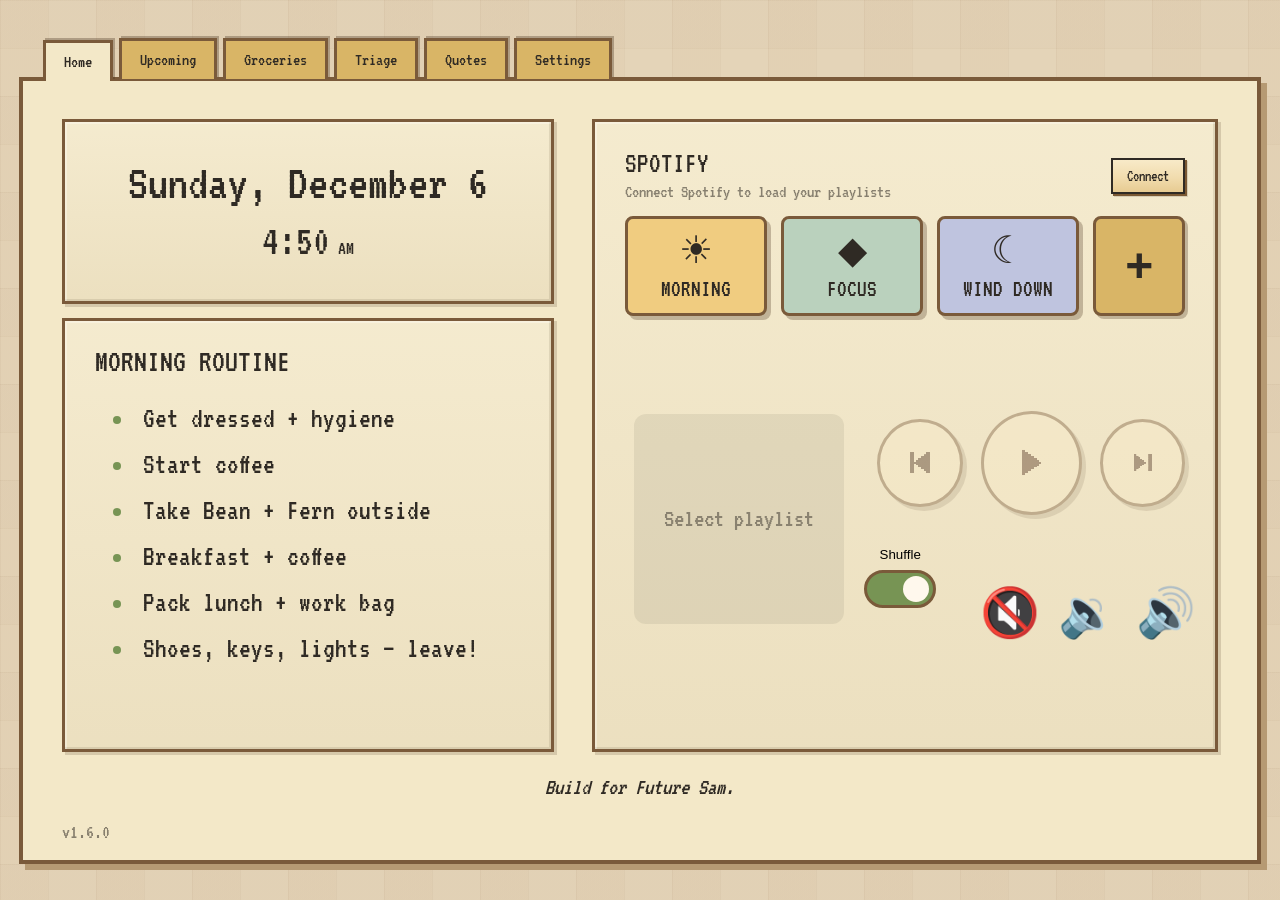
==== commit 83696e47: "Groceries desktop layout update" ====
--- a/android/app/src/main/assets/web/index.html
+++ b/android/app/src/main/assets/web/index.html
@@ -396,7 +396,7 @@
           </blockquote>
 
           
-          <span id="app-version">v1.5.7</span>
+          <span id="app-version">v1.6.0</span>
 
 
         </section>
--- a/android/app/src/main/assets/web/styles/mobile.css
+++ b/android/app/src/main/assets/web/styles/mobile.css
@@ -682,3 +682,17 @@
     margin-top: 10px;
   }
 }
+
+/* iPhone: use one native category picker; counts live in the option labels. */
+@media (max-width: 900px) and (orientation: portrait) {
+  body:has(.upcoming-journal) #upcoming-mobile-filter {
+    display: block;
+    width: 100%;
+    min-height: 48px;
+    font-family: inherit;
+    font-size: 1.35rem;
+    text-align: left;
+    -webkit-appearance: auto;
+    appearance: auto;
+  }
+}
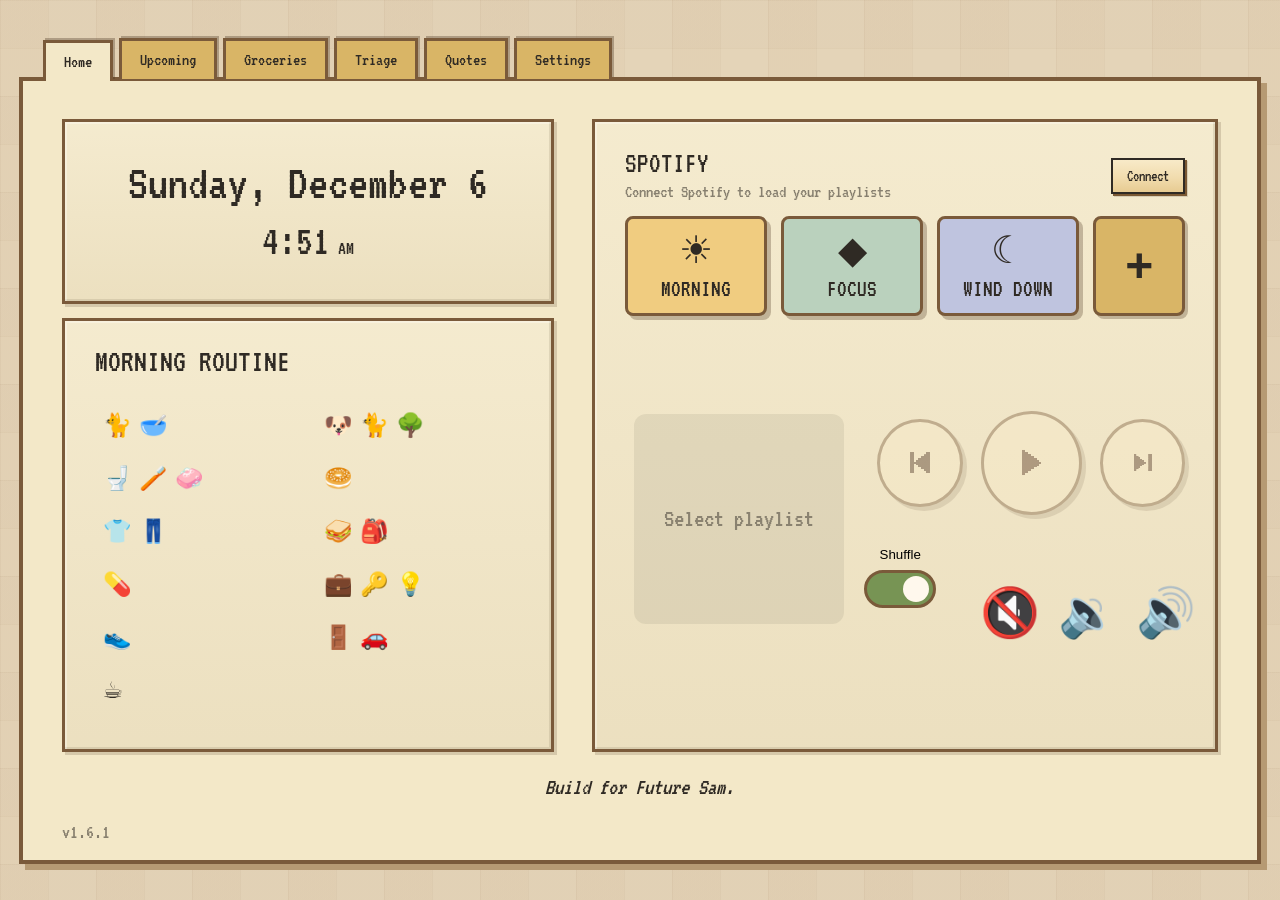
==== commit ba353b02: "Mobile tab icons" ====
--- a/android/app/src/main/assets/web/index.html
+++ b/android/app/src/main/assets/web/index.html
@@ -160,26 +160,21 @@
               <div class="morning-title">
                 MORNING ROUTINE
               </div>
-              <ul class="morning-list">
-                <li>
-                  Get dressed + hygiene
-                </li>
-                <li>
-                  Start coffee
-                </li>
-                <li>
-                  Take Bean + Fern outside
-                </li>
-                <li>
-                  Breakfast + coffee
-                </li>
-                <li>
-                  Pack lunch + work bag
-                </li>
-                <li>
-                  Shoes, keys, lights — leave!
-                </li>
-              </ul>
+
+                <ul class="morning-list morning-emoji-grid">
+                  <li aria-label="Feed Fern">🐈 🥣</li>
+                  <li aria-label="Bathroom and hygiene">🚽 🪥 🧼</li>
+                  <li aria-label="Get dressed">👕 👖</li>
+                  <li aria-label="Take medicine">💊</li>
+                  <li aria-label="Put shoes on">👟</li>
+                  <li aria-label="Start coffee">☕</li>
+                  <li aria-label="Take Bean and Fern outside">🐶 🐈 🌳</li>
+                  <li aria-label="Breakfast">🥯</li>
+                  <li aria-label="Pack lunch and work bag">🥪 🎒</li>
+                  <li aria-label="Messenger bag, keys, lights">💼 🔑 💡</li>
+                  <li aria-label="Leave">🚪 🚗</li>
+                </ul>
+
             </div>
           </section>
 
@@ -396,7 +391,7 @@
           </blockquote>
 
           
-          <span id="app-version">v1.6.0</span>
+          <span id="app-version">v1.6.1</span>
 
 
         </section>
@@ -427,11 +422,11 @@
     <script src="./scripts/home.js">
     </script>
 
-    <!-- TEMPORARY iPHONE DEBUGGING -->
+    <!-- TEMPORARY iPHONE DEBUGGING 
     <script src="https://cdn.jsdelivr.net/npm/eruda"></script>
     <script>
       eruda.init();
-    </script>
+    </script> -->
 
   </body>
 </html>
--- a/android/app/src/main/assets/web/styles/home.css
+++ b/android/app/src/main/assets/web/styles/home.css
@@ -7,9 +7,7 @@
   min-width: 0;
   min-height: 0;
   display: grid;
-  grid-template-rows:
-  minmax(175px, 0.85fr)
-  minmax(300px, 2fr);
+  grid-template-rows: minmax(175px, 0.85fr) minmax(300px, 2fr);
   gap: var(--panel-gap);
 }
 
@@ -59,9 +57,7 @@
   width: 100%;
   height: 100%;
   display: grid;
-  grid-template-columns:
-  minmax(0, 1.08fr)
-  minmax(0, 0.92fr);
+  grid-template-columns: minmax(0, 1.08fr) minmax(0, 0.92fr);
   align-items: stretch;
 }
 
@@ -79,11 +75,7 @@
   flex-direction: column;
   align-items: flex-start;
   justify-content: flex-start;
-  padding:
-  10px
-  24px
-  10px
-  0;
+  padding: 10px 24px 10px 0;
 }
 
 .weather-text-stack {
@@ -140,12 +132,7 @@
 
 #weather-range {
   margin-top: 24px;
-  font-size:
-  clamp(
-  1.35rem,
-  1.55vw,
-  1.6rem
-  );
+  font-size: clamp( 1.35rem, 1.55vw, 1.6rem );
   letter-spacing: 0.03em;
 }
 
@@ -156,14 +143,8 @@
   display: flex;
   flex-direction: column;
   justify-content: flex-start;
-  padding:
-  10px
-  0
-  10px
-  30px;
-  border-left:
-  2px solid
-  rgba(122, 90, 58, 0.6);
+  padding: 10px 0 10px 30px;
+  border-left: 2px solid rgba(122, 90, 58, 0.6);
 }
 
 .weather-upcoming {
@@ -206,9 +187,7 @@
 .weather-alert-divider {
   width: 100%;
   margin: 24px 0 14px;
-  border-top:
-  1px solid
-  rgba(122, 90, 58, 0.35);
+  border-top: 1px solid rgba(122, 90, 58, 0.35);
 }
 
 .weather-alert-heading {
@@ -364,39 +343,24 @@
   flex: 0 0 auto;
   min-width: 0;
   padding: 8px 14px;
-  background:
-  linear-gradient(
-  to bottom,
-  #f8eac8 0%,
-  #f1dcae 55%,
-  #e7cb92 100%
-  );
+  background: linear-gradient( to bottom, #f8eac8 0%, #f1dcae 55%, #e7cb92 100% );
   color: var(--text);
   border: 2px solid var(--text);
   border-radius: 0;
   font-family: "vt323", sans-serif;
   font-size: clamp(1rem, 1.1vw, 1.3rem);
   line-height: 1;
-  box-shadow:
-  2px 2px 0 #7a5833,
-  3px 3px 0 rgba(47, 42, 36, 0.15);
+  box-shadow: 2px 2px 0 #7a5833, 3px 3px 0 rgba(47, 42, 36, 0.15);
   cursor: pointer;
 }
 
 #spotify-login:hover {
-  background:
-  linear-gradient(
-  to bottom,
-  #fff1d0 0%,
-  #f6e1b4 55%,
-  #ecd19a 100%
-  );
+  background: linear-gradient( to bottom, #fff1d0 0%, #f6e1b4 55%, #ecd19a 100% );
 }
 
 #spotify-login:active {
   transform: translate(3px, 3px);
-  box-shadow:
-  1px 1px 0 #7a5833;
+  box-shadow: 1px 1px 0 #7a5833;
 }
 
 /* PLAYER */
@@ -465,8 +429,7 @@
   border: 2px solid var(--border);
   border-radius: 8px;
   background: #faf6ec;
-  box-shadow:
-  4px 4px 0 rgba(79, 57, 38, 0.3);
+  box-shadow: 4px 4px 0 rgba(79, 57, 38, 0.3);
   z-index: 20;
 }
 
@@ -488,8 +451,7 @@
 }
 
 .playlist-item:hover {
-  background:
-  rgba(47, 42, 36, 0.08);
+  background: rgba(47, 42, 36, 0.08);
 }
 
 /* ALBUM ART */
@@ -552,7 +514,6 @@
 }
 
 /* PLAYER CONTROLS */
-
 .player-controls {
   display: flex;
   align-items: center;
@@ -565,26 +526,16 @@
 .player-controls button {
   width: clamp(88px, 6vw, 112px);
   height: clamp(88px, 6vw, 112px);
-
-  display: flex;
-  align-items: center;
-  justify-content: center;
-
+  display: flex;
+  align-items: center;
+  justify-content: center;
   padding: 0;
-
   border: 3px solid var(--border);
   border-radius: 50%;
-
   background: #f8eac8;
-
   box-shadow: 4px 4px 0 rgba(79, 57, 38, 0.3);
-
   cursor: pointer;
-
-  transition:
-    transform 0.1s,
-    box-shadow 0.1s,
-    background 0.1s;
+  transition: transform 0.1s, box-shadow 0.1s, background 0.1s;
 }
 
 .player-controls button:hover:not(:disabled) {
@@ -636,12 +587,10 @@
   padding: 0;
   width: 90px;
   height: auto;
-
   border: none;
   border-radius: 0;
   background: transparent;
   box-shadow: none;
-
   display: flex;
   flex-direction: column;
   align-items: center;
@@ -652,32 +601,26 @@
   display: none;
 }
 
-
 .volume-controls {
   display: flex;
   align-items: center;
   gap: 14px;
-
   margin-top: 34px;
 }
 
 .volume-controls button {
   width: 64px;
   height: 64px;
-
-  display: flex;
-  align-items: center;
-  justify-content: center;
-
+  display: flex;
+  align-items: center;
+  justify-content: center;
   padding: 0;
   border: none;
   border-radius: 0;
   background: transparent;
   box-shadow: none;
-
   font-size: 3rem;
   line-height: 1;
-
   cursor: pointer;
 }
 
@@ -710,7 +653,6 @@
   font-style: italic;
 }
 
-
 #app-version {
   font-family: "vt323", sans-serif;
   font-size: 1.25rem;
@@ -719,7 +661,6 @@
   white-space: nowrap;
 }
 
-
 /* HOME UPCOMING */
 .home-upcoming-item {
   margin-bottom: 6px;
@@ -741,9 +682,7 @@
 }
 
 .home-upcoming-separator {
-  margin:
-  0
-  4px;
+  margin: 0 4px;
   opacity: 0.7;
 }
 
@@ -757,14 +696,11 @@
 
 .upcoming-see-all {
   text-decoration: none;
-  color:
-  var(--text);
+  color: var(--text);
   cursor: pointer;
 }
 
 /* SHUFFLE SWITCH */
-
-
 #spotify-shuffle .shuffle-track {
   display: block;
   position: relative;
@@ -780,16 +716,12 @@
 #spotify-shuffle .shuffle-thumb {
   display: block;
   position: absolute;
-
   left: 3px;
   top: 3px;
-
   width: 26px;
   height: 26px;
-
   border-radius: 50%;
   background: #fff8ed;
-
   transition: transform 0.15s;
 }
 
@@ -865,6 +797,45 @@
   color: #779454;
 }
 
+/* MORNING ROUTINE — EMOJI-ONLY, TOP-TO-BOTTOM COLUMNS */
+/* The 11 HTML list items fill column one (6 items), then column two (5). */
+.morning-panel .morning-emoji-grid {
+  display: grid;
+  grid-template-columns: repeat(2, minmax(0, 1fr));
+  grid-template-rows: repeat(6, minmax(0, 1fr));
+  grid-auto-flow: column;
+  column-gap: 16px;
+  row-gap: 4px;
+  margin: 0;
+  padding: 0;
+  list-style: none;
+  height: calc(100% - 66px);
+  min-height: 0;
+  overflow: visible;
+}
+
+.morning-panel .morning-emoji-grid li {
+  display: flex;
+  align-items: center;
+  justify-content: flex-start;
+  min-width: 0;
+  min-height: 0;
+  margin: 0;
+  padding: 0 0 0 8px;
+  font-family: system-ui, sans-serif;
+  font-size: clamp(19px, 1.8vw, 27px);
+  line-height: 1.15;
+  text-align: left;
+  white-space: nowrap;
+  list-style: none;
+}
+
+.morning-panel .morning-emoji-grid li::before,
+.morning-panel .morning-emoji-grid li::marker {
+  content: none;
+  display: none;
+}
+
 /* SPOTIFY MOOD BUTTONS */
 .spotify-moods {
   display: grid;
@@ -971,15 +942,11 @@
   box-shadow: 1px 1px 0 rgba(79, 57, 38, 0.3);
 }
 
-
 /* TEMPORARY VOLUME INDICATOR */
-
 #volume-feedback {
   width: 220px;
   height: 12px;
-
   overflow: hidden;
-
   border: 2px solid var(--border);
   border-radius: 20px;
   background: rgba(47, 42, 36, 0.15);
--- a/android/app/src/main/assets/web/styles/mobile.css
+++ b/android/app/src/main/assets/web/styles/mobile.css
@@ -428,62 +428,55 @@
 
 }
 
-/* ============================================================
-   SamOS Hub — compact mobile letter tabs
-   Append to the END of styles/mobile.css.
-   Uses existing .journal-tab data-page attributes: no JS changes.
-   ============================================================ */
+/* SamOS Hub — mobile icon-only navigation */
+/* SVG icons are embedded in nav.html; no external icon library needed. */
+#nav-container .journal-tab .nav-icon { display: none; }
+
 @media (max-width: 600px) {
-  /* Existing navigation wrapper, regardless of its underlying element. */
-  #nav-container {
-    width: 100%;
-    min-width: 0;
-  }
-
-  /* Make links themselves fixed-size tabs instead of their desktop text width. */
+  #nav-container { width: 100%; min-width: 0; }
+  #nav-container .journal-tabs {
+    display: flex;
+    flex-wrap: nowrap;
+    gap: 5px;
+    padding-left: 0;
+    overflow-x: auto;
+    -webkit-overflow-scrolling: touch;
+  }
   #nav-container .journal-tab {
     position: relative;
     display: inline-flex;
+    flex: 1 0 38px;
     align-items: center;
     justify-content: center;
-    width: 38px;
+    width: auto;
     min-width: 38px;
-    max-width: 38px;
-    height: 38px;
-    min-height: 38px;
+    max-width: none;
+    height: 44px;
+    min-height: 44px;
     box-sizing: border-box;
     padding: 0;
-    margin-right: 3px;
-    font-size: 0 !important; /* hide rendered text, preserve accessible name */
+    margin: 0;
+    font-size: inherit;
     line-height: 1;
     white-space: nowrap;
     overflow: hidden;
     text-decoration: none;
     vertical-align: bottom;
   }
-
-  #nav-container .journal-tab::after {
+  #nav-container .journal-tab .nav-label { display: none; }
+  #nav-container .journal-tab .nav-icon {
     display: block;
-    font-size: 17px;
-    line-height: 1;
-    font-weight: 700;
-    color: inherit;
-  }
-
-  #nav-container .journal-tab[data-page="home"]::after { content: "H"; }
-  #nav-container .journal-tab[data-page="upcoming"]::after { content: "U"; }
-  #nav-container .journal-tab[data-page="groceries"]::after { content: "G"; }
-  #nav-container .journal-tab[data-page="quotes"]::after { content: "Q"; }
-  #nav-container .journal-tab[data-page="settings"]::after { content: "S"; }
-
-  /* Preserve normal focus visibility for keyboard navigation. */
+    width: 23px;
+    height: 23px;
+    flex: 0 0 auto;
+  }
+  #nav-container .journal-tab::after,
+  #nav-container .journal-tab::before { content: none; }
   #nav-container .journal-tab:focus-visible {
     outline: 2px solid #617548;
-    outline-offset: 2px;
-  }
-}
-
-@media (max-width: 700px) { #nav-container .journal-tab[data-page="triage"]::after { content: "T"; } }
+    outline-offset: -3px;
+  }
+}
 
 /* SamOS Upcoming: portrait phone-only layout. Does not affect desktop or other tabs. */
 @media (max-width: 900px) and (orientation: portrait) {
@@ -696,3 +689,73 @@
     appearance: auto;
   }
 }
+
+
+/* Desktop: text labels only */
+#nav-container .nav-icon {
+  display: none;
+}
+
+/* Mobile: SVG icons only */
+@media (max-width: 600px) {
+  #nav-container .journal-tabs {
+    display: flex;
+    gap: 3px;
+    overflow-x: auto;
+    padding-left: 0;
+  }
+
+  #nav-container .journal-tab {
+    display: flex;
+    align-items: center;
+    justify-content: center;
+    flex: 1 0 38px;
+    min-width: 38px;
+    height: 42px;
+    padding: 0;
+    margin: 0;
+    font-size: 0;
+  }
+
+  #nav-container .nav-label {
+    display: none;
+  }
+
+  #nav-container .nav-icon {
+    display: block;
+    width: 22px;
+    height: 22px;
+    flex-shrink: 0;
+  }
+
+  #nav-container .journal-tab::after {
+    content: none !important;
+    display: none !important;
+  }
+}
+
+
+/* SamOS navigation — pixel-art PNG icons */
+#nav-container .nav-icon {
+  display: none;
+}
+
+@media (max-width: 600px) {
+  #nav-container .nav-label {
+    display: none;
+  }
+
+  #nav-container .nav-icon {
+    display: block;
+    width: 28px;
+    height: 28px;
+    object-fit: contain;
+    image-rendering: pixelated;
+  }
+
+  #nav-container .journal-tab {
+    display: flex;
+    align-items: center;
+    justify-content: center;
+  }
+}
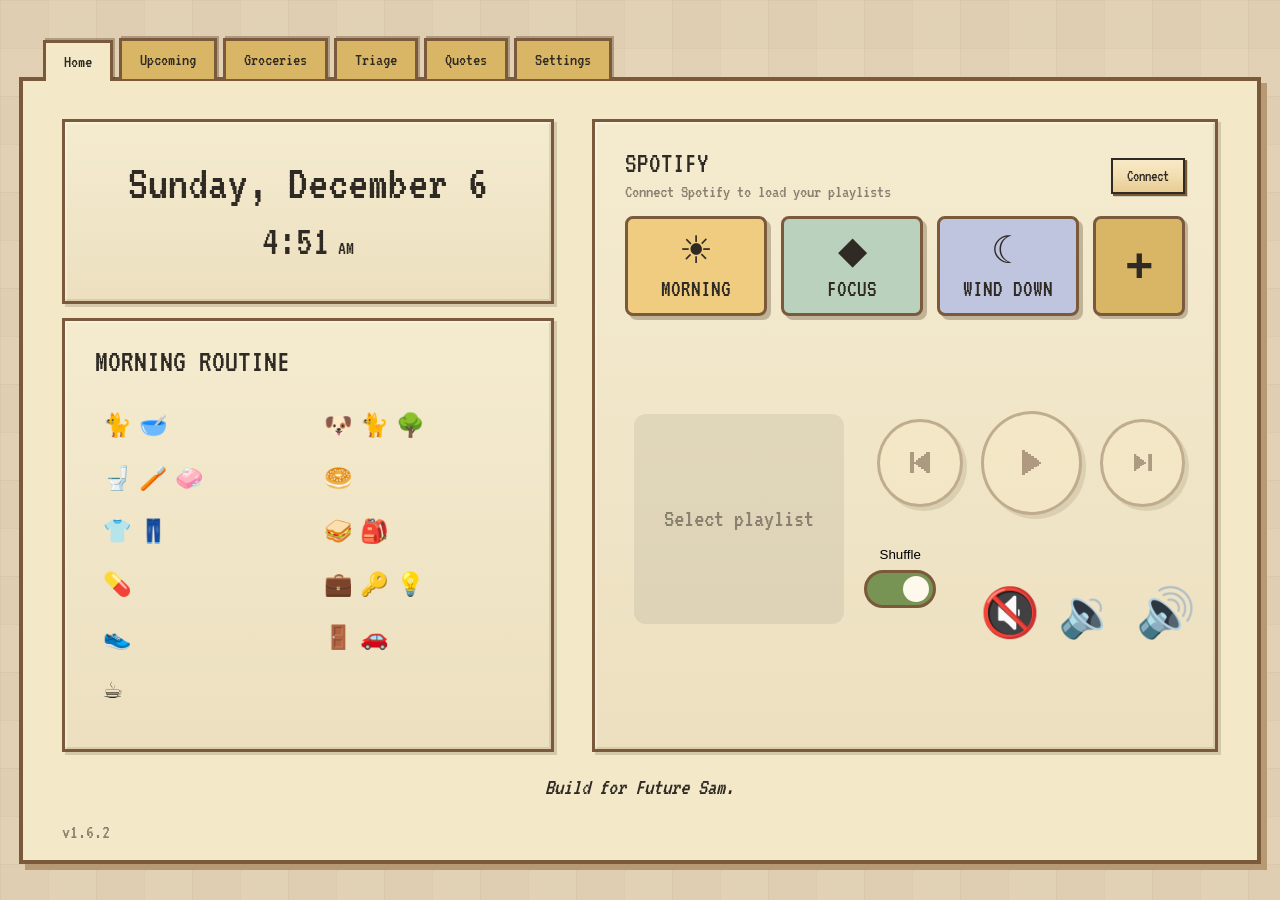
==== commit 66bec659: "Quote tab mobile update" ====
--- a/android/app/src/main/assets/web/index.html
+++ b/android/app/src/main/assets/web/index.html
@@ -391,7 +391,7 @@
           </blockquote>
 
           
-          <span id="app-version">v1.6.1</span>
+          <span id="app-version">v1.6.2</span>
 
 
         </section>
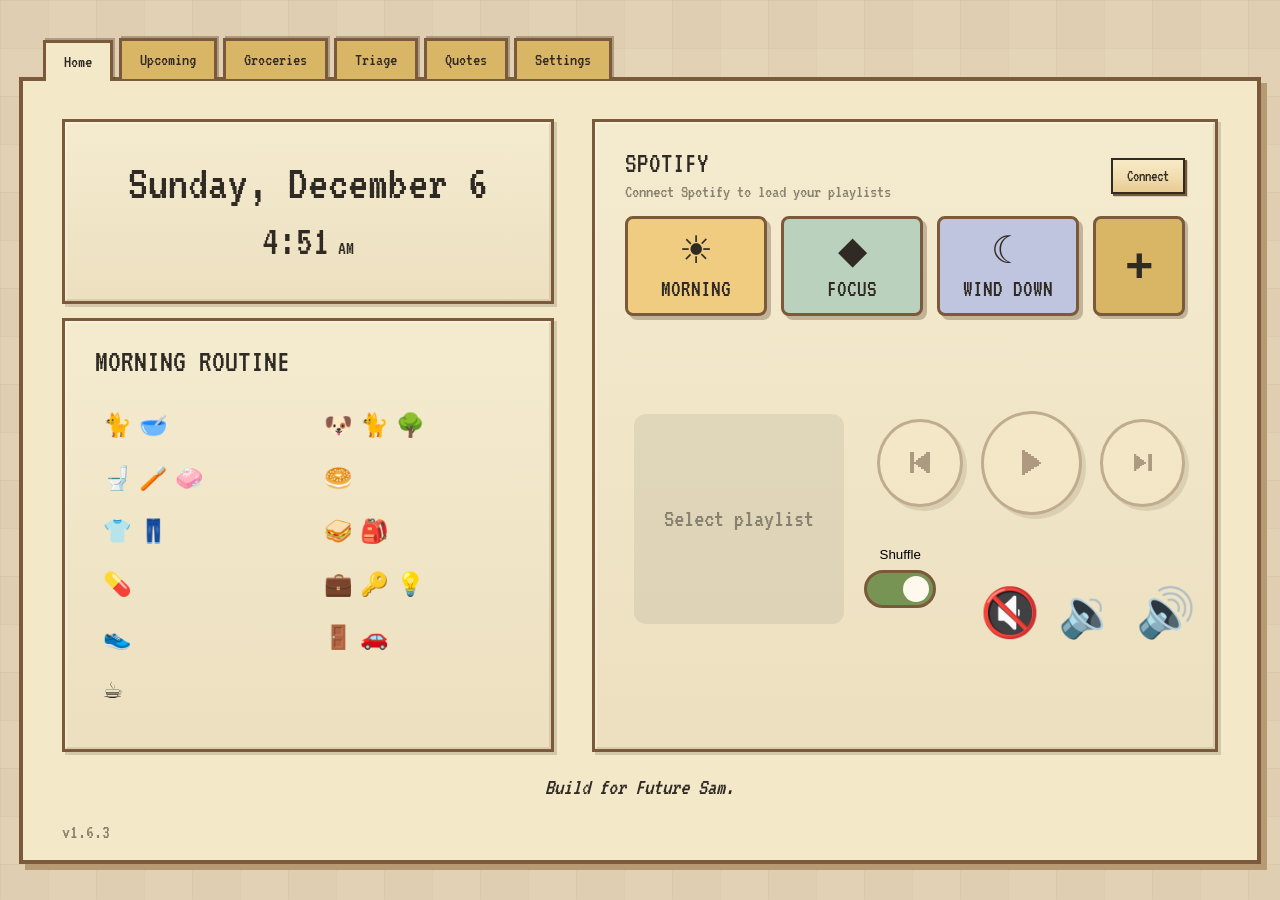
==== commit 991bd4f3: "Mobile layout improvements on multiple tabs" ====
--- a/android/app/src/main/assets/web/index.html
+++ b/android/app/src/main/assets/web/index.html
@@ -391,7 +391,7 @@
           </blockquote>
 
           
-          <span id="app-version">v1.6.2</span>
+          <span id="app-version">v1.6.3</span>
 
 
         </section>
--- a/android/app/src/main/assets/web/styles/mobile.css
+++ b/android/app/src/main/assets/web/styles/mobile.css
@@ -3,88 +3,68 @@
    ========================================================= */
 
 @media (max-width: 900px) and (orientation: portrait) {
-
   html,
   body {
     height: auto;
-
     overflow-x: hidden;
     overflow-y: auto;
   }
 
-
   body {
     min-height: 100dvh;
   }
 
-
   .home {
     min-height: 100dvh;
-
     align-items: flex-start;
-
     padding:
       max(18px, calc(env(safe-area-inset-top) + 12px))
       12px
       max(28px, calc(env(safe-area-inset-bottom) + 16px));
   }
 
-
   .journal-shell {
     width: 100%;
     height: auto;
   }
-
 
   .journal-tabs {
     padding-left: 10px;
-
     overflow-x: auto;
   }
-
 
   .journal {
     grid-template-columns: 1fr;
-
     grid-template-rows:
       auto
       auto
       auto;
-
     gap: 18px;
-
     padding:
       20px
       14px
       18px;
   }
 
-
   .orientation {
     grid-column: 1;
     grid-row: auto;
-
-    height: auto;
-
+    height: auto;
     grid-template-rows:
       auto
       auto
       auto;
   }
 
-
   .media-area {
     grid-column: 1;
     grid-row: auto;
-
-    height: auto;
-  }
-
+    height: auto;
+  }
 
   .journal > blockquote {
     grid-column: 1;
     grid-row: auto;
-
     padding:
       8px
       0;
@@ -94,11 +74,9 @@
   /* =======================================================
      DATE / TIME
      ======================================================= */
-
   #time {
     display: none !important;
   }
-
 
   #date {
     font-size:
@@ -113,213 +91,162 @@
   /* =======================================================
      WEATHER
      ======================================================= */
-
   .weather {
     grid-template-columns:
       minmax(0, 1fr)
       minmax(0, 1fr);
   }
 
-
   .weather-forecast-side {
     padding-right: 0;
   }
 
-
   .weather-alert-side {
     min-width: 0;
     min-height: 0;
-
     display: flex;
     flex-direction: column;
-
     justify-content: center;
-
     padding:
       10px
       0
       10px
       24px;
-
     border-left:
       2px solid
       rgba(122, 90, 58, 0.6);
-
     overflow: hidden;
-
     font-size: 0.95em;
   }
 
-
   .weather-upcoming {
     display: flex;
     flex-direction: column;
-
     gap: 0;
   }
-
 
   .weather-upcoming .weather-alert-heading {
     margin-bottom: 10px;
   }
-
 
   .weather-upcoming .forecast-line {
     margin:
       0
       0
       6px;
-
     font-family:
       "vt323",
       sans-serif;
-
     font-size:
       clamp(
         1.3rem,
         1.4vw,
         1.65rem
       );
-
     line-height: 1.05;
   }
-
 
   #weather-afternoon:not([hidden]) ~ #weather-event,
   #weather-overnight:not([hidden]) ~ #weather-event {
     margin-top: 16px;
   }
 
-
   .weather-alert-divider {
     width: 100%;
-
     margin:
       22px
       0
       14px;
-
     border-top:
       1px solid
       rgba(122, 90, 58, 0.35);
   }
-
 
   .weather-alert-heading {
     margin:
       0
       0
       5px;
-
     font-family:
       "vt323",
       sans-serif;
-
     font-size:
       clamp(
         1.25rem,
         1.4vw,
         1.65rem
       );
-
     line-height: 1;
   }
 
-
   #weather-event {
     display: flex;
-
     align-items: flex-start;
-
     gap: 8px;
-
     margin: 0;
-
     font-family:
       "vt323",
       sans-serif;
-
     font-size:
       clamp(
         1.05rem,
         1.2vw,
         1.4rem
       );
-
     line-height: 1.05;
   }
-
 
   #weather-alerts {
     margin: 0;
-
     font-family:
       "vt323",
       sans-serif;
-
     font-size:
       clamp(
         1.05rem,
         1.2vw,
         1.4rem
       );
-
     line-height: 1.05;
-
     opacity: 0.72;
   }
-
 
   .no-weather-alerts {
     opacity: 0.75;
   }
 
-
   .weather-alert-line {
     display: flex;
-
     align-items: flex-start;
-
     gap: 8px;
-
     margin:
       0
       0
       6px;
-
     opacity: 1;
   }
-
 
   .weather-alert-icon,
   #weather-event-icon {
     width: 26px;
     height: 26px;
-
     flex: 0 0 auto;
-
     object-fit: contain;
-
     image-rendering: pixelated;
   }
-
 
   #sun-times {
     margin-top: 8px;
-
     font-family:
       "vt323",
       sans-serif;
-
     font-size:
       clamp(
         1.15rem,
         1.3vw,
         1.5rem
       );
-
     line-height: 1;
-
     opacity: 0.75;
   }
 
@@ -327,7 +254,6 @@
   /* =======================================================
      UPCOMING
      ======================================================= */
-
   .upcoming-dates {
     column-count: 1;
   }
@@ -336,25 +262,20 @@
   /* =======================================================
      SPOTIFY
      ======================================================= */
-
   .spotify-panel {
     min-height: 520px;
-
     padding:
       22px
       18px;
   }
 
-
   .spotify-heading-row {
     align-items: flex-start;
   }
 
-
   .mini-player {
-    height: 440px;
-  }
-
+    height: auto;
+  }
 
   .album-container {
     width:
@@ -362,7 +283,6 @@
         75vw,
         300px
       );
-
     height: auto;
   }
 
@@ -374,12 +294,9 @@
    ========================================================= */
 
 @media (max-width: 600px) {
-
   .weather-text-stack {
     flex-direction: column;
-
     align-items: flex-start;
-
     gap: 0;
   }
 
@@ -390,18 +307,15 @@
    ========================================================= */
 
 @media (max-width: 600px) {
-
   #weather-current {
     flex-direction: column;
     align-items: flex-start;
     gap: 10px;
   }
-
   .weather-temp-row,
   .weather-condition-row {
     gap: 8px;
   }
-
   #weather-temp {
     font-size:
       clamp(
@@ -410,7 +324,6 @@
         2.4rem
       );
   }
-
   #weather-condition {
     font-size:
       clamp(
@@ -419,7 +332,6 @@
         2.2rem
       );
   }
-
   .weather-temp-row img,
   .weather-condition-row img {
     width: 34px;
@@ -428,50 +340,69 @@
 
 }
 
-/* SamOS Hub — mobile icon-only navigation */
-/* SVG icons are embedded in nav.html; no external icon library needed. */
-#nav-container .journal-tab .nav-icon { display: none; }
+/* =========================================================
+   MOBILE NAVIGATION — SIX PIXEL-ART PNG TABS
+   ========================================================= */
+#nav-container .nav-icon {
+  display: none;
+}
 
 @media (max-width: 600px) {
-  #nav-container { width: 100%; min-width: 0; }
+  #nav-container {
+    width: 100%;
+    min-width: 0;
+    overflow: hidden;
+  }
+
   #nav-container .journal-tabs {
     display: flex;
     flex-wrap: nowrap;
-    gap: 5px;
-    padding-left: 0;
-    overflow-x: auto;
-    -webkit-overflow-scrolling: touch;
-  }
+    width: 100%;
+    gap: 3px;
+    padding: 0;
+    margin: 0;
+    overflow: visible;
+    transform: translateY(2px);
+  }
+
   #nav-container .journal-tab {
     position: relative;
-    display: inline-flex;
-    flex: 1 0 38px;
+    display: flex;
     align-items: center;
     justify-content: center;
+    flex: 1 1 0;
     width: auto;
-    min-width: 38px;
+    min-width: 0;
     max-width: none;
-    height: 44px;
-    min-height: 44px;
-    box-sizing: border-box;
+    height: 48px;
+    min-height: 48px;
     padding: 0;
     margin: 0;
-    font-size: inherit;
+    font-size: 0;
     line-height: 1;
+    box-sizing: border-box;
     white-space: nowrap;
-    overflow: hidden;
     text-decoration: none;
-    vertical-align: bottom;
-  }
-  #nav-container .journal-tab .nav-label { display: none; }
-  #nav-container .journal-tab .nav-icon {
+  }
+
+  #nav-container .nav-label {
+    display: none;
+  }
+
+  #nav-container .nav-icon {
     display: block;
-    width: 23px;
-    height: 23px;
-    flex: 0 0 auto;
-  }
-  #nav-container .journal-tab::after,
-  #nav-container .journal-tab::before { content: none; }
+    width: 28px;
+    height: 28px;
+    max-width: 100%;
+    object-fit: contain;
+    image-rendering: pixelated;
+    flex-shrink: 0;
+  }
+
+  #nav-container .journal-tab::before {
+    content: none;
+  }
+
   #nav-container .journal-tab:focus-visible {
     outline: 2px solid #617548;
     outline-offset: -3px;
@@ -691,71 +622,204 @@
 }
 
 
-/* Desktop: text labels only */
-#nav-container .nav-icon {
-  display: none;
-}
-
-/* Mobile: SVG icons only */
-@media (max-width: 600px) {
-  #nav-container .journal-tabs {
-    display: flex;
-    gap: 3px;
-    overflow-x: auto;
-    padding-left: 0;
-  }
-
-  #nav-container .journal-tab {
+/* =========================================================
+   TRIAGE — FULL-HEIGHT MOBILE LAYOUT
+   ========================================================= */
+@media (max-width: 900px) and (orientation: portrait) {
+  body:has(.triage-journal) {
+    min-height: 100dvh;
+    overflow-x: hidden;
+    overflow-y: auto;
+  }
+
+  body:has(.triage-journal) .home {
+    min-height: 100dvh;
+    align-items: stretch;
+    justify-content: flex-start;
+    padding: max(22px, env(safe-area-inset-top))
+             10px
+             max(16px, env(safe-area-inset-bottom));
+  }
+
+  body:has(.triage-journal) .journal-shell {
+    display: flex;
+    flex-direction: column;
+    width: 100%;
+    height: auto;
+    min-height: calc(100dvh - max(22px, env(safe-area-inset-top)) - max(16px, env(safe-area-inset-bottom)));
+    margin: 0;
+  }
+
+  body:has(.triage-journal) .triage-journal {
+    display: flex;
+    flex-direction: column;
+    flex: 1 1 auto;
+    height: auto;
+    min-height: 0;
+    padding: 12px 12px 16px;
+  }
+
+  body:has(.triage-journal) .triage-panel {
+    display: flex;
+    flex-direction: column;
+    flex: 1 1 auto;
+    width: 100%;
+    height: auto;
+    min-height: 0;
+  }
+}
+
+/* =========================================================
+   SPOTIFY — MOBILE VERTICAL PLAYER
+   Preserve desktop styling and playback functionality.
+   ========================================================= */
+@media (max-width: 900px) and (orientation: portrait) {
+  .media-area {
+    height: auto;
+    min-height: 0;
+  }
+
+  .spotify-panel {
+    height: auto;
+    min-height: 0;
+    padding: 20px 16px 24px;
+    overflow: visible;
+  }
+
+  .spotify-heading-row {
+    gap: 12px;
+    align-items: flex-start;
+  }
+
+  #spotify-login {
+    flex-shrink: 0;
+    padding: 7px 10px;
+  }
+
+  .mini-player {
+    flex: 0 0 auto;
+    display: grid;
+    grid-template-rows: auto auto;
+    height: auto;
+    min-height: 0;
+    gap: 20px;
+    padding-top: 16px;
+  }
+
+  .spotify-selection {
+    grid-template-columns: minmax(0, 1fr) clamp(48px, 13vw, 72px);
+    gap: 8px;
+    min-width: 0;
+  }
+
+  .spotify-moods {
+    grid-template-columns: repeat(3, minmax(0, 1fr));
+    gap: 7px;
+  }
+
+  .mood-button {
+    min-height: 80px;
+    padding: 8px 2px;
+    gap: 6px;
+    font-size: clamp(1.15rem, 4.4vw, 1.6rem);
+    line-height: 1;
+    overflow-wrap: anywhere;
+  }
+
+  .mood-icon {
+    font-size: clamp(1.7rem, 7vw, 2.4rem);
+  }
+
+  .playlist-button {
+    min-height: 80px;
+    font-size: 2.4rem;
+  }
+
+  .spotify-playback-layout {
+    display: grid;
+    grid-template-columns: minmax(0, 1fr);
+    grid-template-rows: auto auto;
+    justify-items: center;
+    gap: 18px;
+    min-height: 0;
+    width: 100%;
+  }
+
+  .spotify-now-playing {
+    width: 100%;
+    min-width: 0;
+    gap: 10px;
+  }
+
+  .album-container {
+    width: min(65vw, 220px);
+    max-width: 100%;
+    height: auto;
+    max-height: none;
+    flex: 0 0 auto;
+    aspect-ratio: 1 / 1;
+  }
+
+  .spotify-playback-actions {
+    width: 100%;
+    min-width: 0;
+    gap: 16px;
+  }
+
+  .player-controls {
+    width: 100%;
+    gap: clamp(10px, 4vw, 20px);
+    flex-wrap: nowrap;
+  }
+
+  .player-controls button {
+    width: clamp(56px, 17vw, 76px);
+    height: clamp(56px, 17vw, 76px);
+    flex: 0 0 auto;
+  }
+
+  .player-controls #play-pause {
+    width: clamp(68px, 20vw, 88px);
+    height: clamp(68px, 20vw, 88px);
+  }
+
+  .audio-controls {
+    width: 100%;
     display: flex;
     align-items: center;
-    justify-content: center;
-    flex: 1 0 38px;
-    min-width: 38px;
-    height: 42px;
-    padding: 0;
-    margin: 0;
-    font-size: 0;
-  }
-
-  #nav-container .nav-label {
-    display: none;
-  }
-
-  #nav-container .nav-icon {
-    display: block;
-    width: 22px;
-    height: 22px;
-    flex-shrink: 0;
-  }
-
-  #nav-container .journal-tab::after {
-    content: none !important;
-    display: none !important;
-  }
-}
-
-
-/* SamOS navigation — pixel-art PNG icons */
-#nav-container .nav-icon {
-  display: none;
-}
-
-@media (max-width: 600px) {
-  #nav-container .nav-label {
-    display: none;
-  }
-
-  #nav-container .nav-icon {
-    display: block;
-    width: 28px;
-    height: 28px;
-    object-fit: contain;
-    image-rendering: pixelated;
-  }
-
-  #nav-container .journal-tab {
-    display: flex;
-    align-items: center;
-    justify-content: center;
-  }
-}
+    justify-content: space-between;
+    gap: 8px;
+    flex-wrap: nowrap;
+  }
+
+  .audio-controls #spotify-shuffle {
+    width: 78px;
+    min-width: 0;
+    flex: 0 0 auto;
+    font-size: 1.2rem;
+  }
+
+  .audio-controls #spotify-shuffle .shuffle-track {
+    transform: scale(0.85);
+    transform-origin: top center;
+    margin-bottom: -5px;
+  }
+
+  .volume-controls {
+    flex: 0 1 auto;
+    min-width: 0;
+    margin-top: 0;
+    gap: clamp(3px, 2vw, 12px);
+  }
+
+  .volume-controls button {
+    width: clamp(38px, 11vw, 52px);
+    height: clamp(38px, 11vw, 52px);
+    flex: 0 0 auto;
+    font-size: clamp(1.65rem, 7vw, 2.2rem);
+  }
+
+  #volume-feedback {
+    max-width: 100%;
+  }
+}
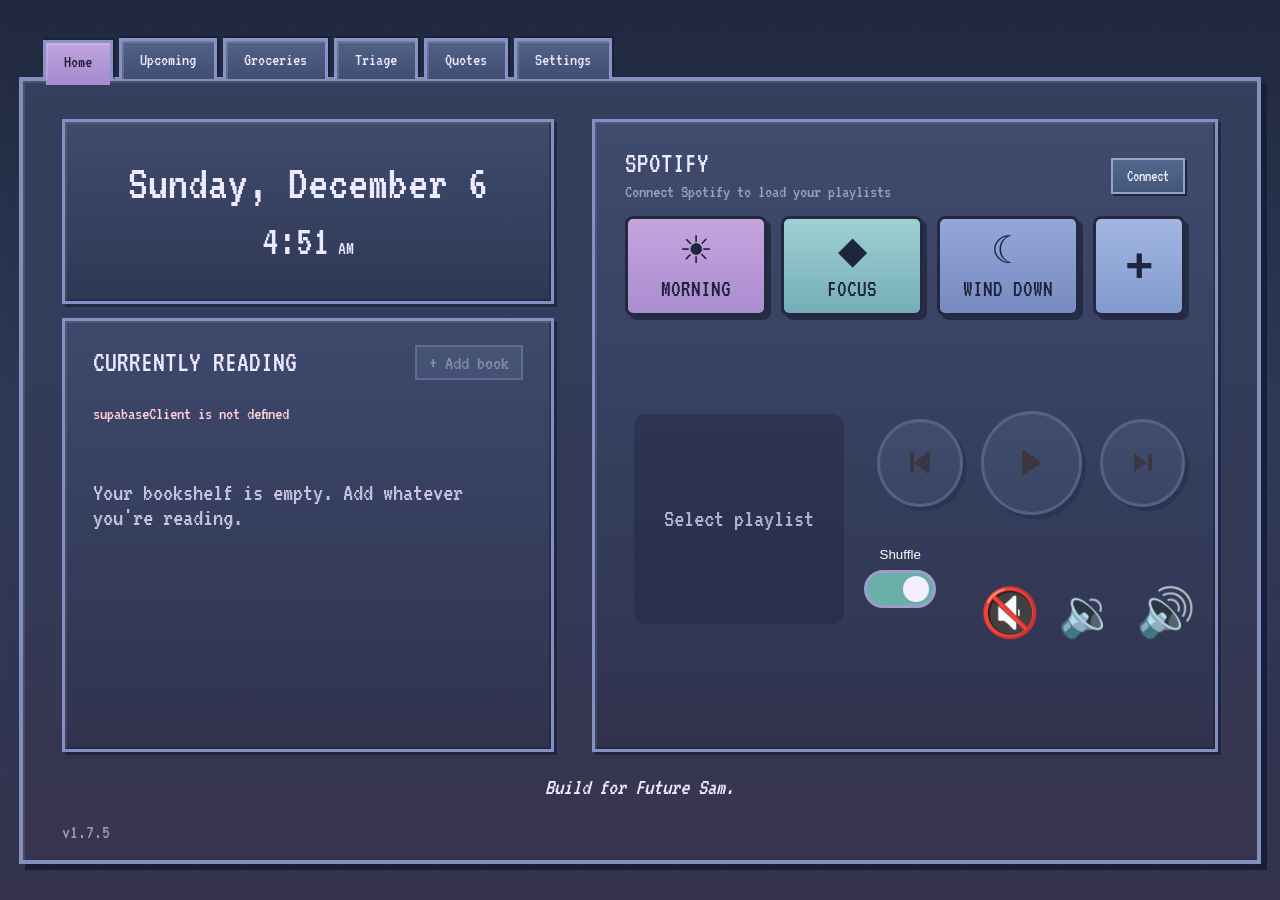
==== commit d1051c68: "Resync" ====
--- a/android/app/src/main/assets/web/index.html
+++ b/android/app/src/main/assets/web/index.html
@@ -11,6 +11,13 @@
     <link href="./styles/base.css" rel="stylesheet"/>
     <link href="./styles/home.css" rel="stylesheet"/>
     <link href="./styles/mobile.css" rel="stylesheet"/>
+      <!-- Load after all other stylesheets -->
+    <link rel="stylesheet" href="./styles/night.css">
+    <link rel="stylesheet" href="./styles/currently-reading.css">
+
+    <!-- Load in the head -->
+    <script src="./scripts/night-mode.js"></script>
+
   </head>
 
   <body data-root=".">
@@ -391,7 +398,7 @@
           </blockquote>
 
           
-          <span id="app-version">v1.6.3</span>
+          <span id="app-version">v1.7.5</span>
 
 
         </section>
@@ -421,6 +428,7 @@
     </script>
     <script src="./scripts/home.js">
     </script>
+    <script src="./scripts/currently-reading.js" defer></script>
 
     <!-- TEMPORARY iPHONE DEBUGGING 
     <script src="https://cdn.jsdelivr.net/npm/eruda"></script>
--- a/android/app/src/main/assets/web/styles/base.css
+++ b/android/app/src/main/assets/web/styles/base.css
@@ -1,6 +1,8 @@
+
 /* =========================================================
    SAMOS HUB
    External-display-first stylesheet
+   Pastel Vaporwave / Windows 95
    ========================================================= */
 
 
@@ -18,22 +20,35 @@
 
 
 /* =========================================================
-   THEME
+   THEME — MORNING
    ========================================================= */
 
 :root {
-  --paper: #f3e8c8;
-  --paper-dark: #ead8af;
-
-  --tab: #d9b566;
-  --tab-hover: #e3c37a;
-
-  --button: #e6cc93;
-  --button-hover: #efd9ab;
-
-  --border: #7a5a3a;
-  --shadow: #b69a73;
-  --text: #2f2a24;
+  /* Main surfaces */
+
+  --paper: #fff0f0;
+  --paper-dark: #e8d3e8;
+
+  /* Tabs */
+
+  --tab: #e6b5d3;
+  --tab-hover: #f2c9df;
+
+  /* Buttons */
+
+  --button: #b8d9e9;
+  --button-hover: #d1e9f5;
+
+  /* Outlines and shadows */
+
+  --border: #755478;
+  --shadow: #ad8cb1;
+
+  /* Text */
+
+  --text: #392b48;
+
+  /* Layout — unchanged */
 
   --journal-gap: clamp(28px, 3vw, 48px);
   --panel-gap: 14px;
@@ -66,8 +81,14 @@
   width: 100%;
   height: 100%;
   border: 0;
-  background: #e4d4b8;
-}
+
+  background: #e8d5ee;
+}
+
+
+/* =========================================================
+   BODY — BLUE TO PINK
+   ========================================================= */
 
 body {
   min-height: 100vh;
@@ -78,33 +99,43 @@
   font-family: "vt323", sans-serif;
   color: var(--text);
 
-  background-color: #e4d4b8;
+  background-color: #d9e8ff;
 
   background-image:
     linear-gradient(
       90deg,
-      rgba(120, 76, 45, 0.045) 1px,
+      rgba(104, 80, 139, 0.045) 1px,
       transparent 1px
     ),
     linear-gradient(
-      rgba(120, 76, 45, 0.045) 1px,
+      rgba(104, 80, 139, 0.045) 1px,
       transparent 1px
     ),
     linear-gradient(
       90deg,
-      rgba(176, 106, 57, 0.035) 50%,
+      rgba(255, 255, 255, 0.09) 50%,
       transparent 50%
     ),
     linear-gradient(
-      rgba(111, 88, 57, 0.025) 50%,
+      rgba(255, 255, 255, 0.09) 50%,
       transparent 50%
+    ),
+    linear-gradient(
+      180deg,
+      #c8e2ff 0%,
+      #dcdafa 42%,
+      #f1d2e9 72%,
+      #ffd7de 100%
     );
 
   background-size:
     48px 48px,
     48px 48px,
     96px 96px,
-    96px 96px;
+    96px 96px,
+    100% 100%;
+
+  background-repeat: repeat, repeat, repeat, repeat, no-repeat;
 }
 
 
@@ -152,7 +183,7 @@
 .journal-tab {
   display: inline-flex;
   align-items: center;
-  justify-content: center;  
+  justify-content: center;
 
   padding: 10px 18px;
 
@@ -160,13 +191,20 @@
   font-size: clamp(1.1rem, 1.4vw, 1.5rem);
 
   color: var(--text);
-  background: var(--tab);
+
+  background:
+    linear-gradient(
+      180deg,
+      #f2c8df 0%,
+      var(--tab) 100%
+    );
 
   border: 3px solid var(--border);
   border-bottom: none;
 
   box-shadow:
-    2px -2px 0 rgba(79, 57, 38, 0.35);
+    inset 2px 2px 0 rgba(255, 255, 255, 0.58),
+    2px -2px 0 rgba(75, 49, 94, 0.22);
 
   text-decoration: none;
 
@@ -174,13 +212,24 @@
 }
 
 .journal-tab:hover {
-  background: var(--tab-hover);
-}
+  background:
+    linear-gradient(
+      180deg,
+      #ffe1ee 0%,
+      var(--tab-hover) 100%
+    );
+}
+
 
 .journal-tab.active {
   position: relative;
 
-  background: var(--paper);
+  background:
+    linear-gradient(
+      180deg,
+      #eaf2ff 0%,
+      #d8e7ff 100%
+    );
 
   transform: translateY(2px);
 
@@ -198,8 +247,9 @@
 
   height: 5px;
 
-  background: var(--paper);
-}
+  background: #d8e7ff;
+}
+
 
 
 /* =========================================================
@@ -234,11 +284,19 @@
     clamp(30px, 3vw, 48px)
     18px;
 
-  background: var(--paper);
+  background:
+    linear-gradient(
+      180deg,
+      #f0efff 0%,
+      #f9e7f1 48%,
+      #ffe5e6 100%
+    );
 
   border: 4px solid var(--border);
 
   box-shadow:
+    inset 3px 3px 0 rgba(255, 255, 255, 0.65),
+    inset -3px -3px 0 rgba(122, 84, 130, 0.12),
     6px 6px 0 var(--shadow);
 }
 
@@ -255,15 +313,15 @@
 
   background:
     linear-gradient(
-      to bottom,
-      rgba(255, 255, 255, 0.12),
-      rgba(122, 90, 58, 0.06)
+      180deg,
+      rgba(255, 255, 255, 0.68) 0%,
+      rgba(255, 232, 239, 0.34) 100%
     );
 
   border: 3px solid var(--border);
 
   box-shadow:
-    inset 2px 2px 0 rgba(255, 255, 255, 0.3),
-    inset -2px -2px 0 rgba(79, 57, 38, 0.12),
-    3px 3px 0 rgba(79, 57, 38, 0.18);
-}
+    inset 2px 2px 0 rgba(255, 255, 255, 0.75),
+    inset -2px -2px 0 rgba(112, 75, 132, 0.15),
+    3px 3px 0 rgba(102, 74, 117, 0.25);
+}
--- a/android/app/src/main/assets/web/styles/home.css
+++ b/android/app/src/main/assets/web/styles/home.css
@@ -1,421 +1,711 @@
 /* LEFT COLUMN */
+
 .orientation {
+
   grid-column: 1;
+
   grid-row: 1;
-  width: 100%;
+
+  width: 100%;
+
   height: 100%;
-  min-width: 0;
+
+  min-width: 0;
+
   min-height: 0;
+
   display: grid;
+
   grid-template-rows: minmax(175px, 0.85fr) minmax(300px, 2fr);
+
   gap: var(--panel-gap);
+
 }
 
 /* DATE / TIME */
+
 .date-panel {
-  display: flex;
+
+  display: flex;
+
   flex-direction: column;
-  align-items: center;
+
+  align-items: center;
+
   justify-content: center;
+
   padding: 12px 20px;
+
   text-align: center;
+
 }
 
 #date {
+
   margin: 0;
-  font-family: "vt323", sans-serif;
+
+  font-family: "vt323", sans-serif;
+
   font-size: clamp(3.1rem, 3.8vw, 4.8rem);
+
   font-weight: 400;
+
   line-height: 0.95;
+
 }
 
 #time {
+
   margin-top: 14px;
-  display: flex;
+
+  display: flex;
+
   align-items: baseline;
+
   justify-content: center;
+
   gap: 8px;
-  font-family: "vt323", sans-serif;
+
+  font-family: "vt323", sans-serif;
+
   font-size: clamp(2.6rem, 3vw, 3.7rem);
+
   line-height: 1;
+
 }
 
 #time-numbers {
-  font-family: "vt323", sans-serif;
+
+  font-family: "vt323", sans-serif;
+
 }
 
 #time-period {
+
   font-size: 0.48em;
+
 }
 
 /* WEATHER */
+
 .weather-panel {
+
   padding: 18px 22px;
+
 }
 
 .weather {
-  width: 100%;
+
+  width: 100%;
+
   height: 100%;
+
   display: grid;
+
   grid-template-columns: minmax(0, 1.08fr) minmax(0, 0.92fr);
+
   align-items: stretch;
+
 }
 
 /* WEATHER — LEFT */
+
 .weather-current-heading {
+
   margin: 0 0 18px;
-  font-family: "vt323", sans-serif;
+
+  font-family: "vt323", sans-serif;
+
   font-size: clamp(1.65rem, 1.9vw, 2rem);
+
   line-height: 1;
+
 }
 
 .weather-forecast-side {
-  min-width: 0;
-  display: flex;
+
+  min-width: 0;
+
+  display: flex;
+
   flex-direction: column;
+
   align-items: flex-start;
+
   justify-content: flex-start;
+
   padding: 10px 24px 10px 0;
+
 }
 
 .weather-text-stack {
-  display: flex;
-  align-items: center;
+
+  display: flex;
+
+  align-items: center;
+
   gap: 10px;
+
 }
 
 .weather-current-row {
-  display: flex;
-  align-items: center;
+
+  display: flex;
+
+  align-items: center;
+
   justify-content: flex-start;
+
 }
 
 #weather-current {
-  display: flex;
-  align-items: center;
+
+  display: flex;
+
+  align-items: center;
+
   gap: 18px;
-  min-width: 0;
+
+  min-width: 0;
+
   margin-top: 4px;
+
 }
 
 #weather-temp,
+
 #weather-condition {
+
   font-size: clamp(1.55rem, 1.8vw, 1.9rem);
-  font-family: "vt323", sans-serif;
+
+  font-family: "vt323", sans-serif;
+
 }
 
 .weather-temp-row,
+
 .weather-condition-row {
-  display: flex;
-  align-items: center;
+
+  display: flex;
+
+  align-items: center;
+
   gap: 10px;
-  min-width: 0;
+
+  min-width: 0;
+
 }
 
 .weather-temp-row img,
+
 .weather-condition-row img {
+
   flex: 0 0 auto;
+
 }
 
 #weather-temp,
+
 #weather-condition {
+
   line-height: 1;
+
 }
 
 #temp-icon,
+
 #weather-icon {
+
   width: 42px;
+
   height: 42px;
+
   object-fit: contain;
+
   image-rendering: pixelated;
+
 }
 
 #weather-range {
+
   margin-top: 24px;
+
   font-size: clamp( 1.35rem, 1.55vw, 1.6rem );
+
   letter-spacing: 0.03em;
+
 }
 
 /* WEATHER — RIGHT */
+
 .weather-alert-side {
-  min-width: 0;
+
+  min-width: 0;
+
   min-height: 0;
-  display: flex;
+
+  display: flex;
+
   flex-direction: column;
+
   justify-content: flex-start;
+
   padding: 10px 0 10px 30px;
-  border-left: 2px solid rgba(122, 90, 58, 0.6);
+
+  border-left: 2px solid rgba(117, 84, 120, 0.5);
+
 }
 
 .weather-upcoming {
-  display: flex;
+
+  display: flex;
+
   flex-direction: column;
+
   gap: 0;
+
 }
 
 .weather-upcoming .weather-alert-heading {
+
   margin-bottom: 10px;
+
 }
 
 .weather-upcoming .forecast-line {
+
   margin: 0 0 6px;
-}
-
-#weather-afternoon:not([hidden]) ~ #weather-event,
-#weather-overnight:not([hidden]) ~ #weather-event {
+
+}
+
+#weather-afternoon:not([hidden]) \~ #weather-event,
+
+#weather-overnight:not([hidden]) \~ #weather-event {
+
   margin-top: 18px;
+
 }
 
 .forecast-line {
-  display: flex;
-  align-items: center;
+
+  display: flex;
+
+  align-items: center;
+
   gap: 8px;
+
   margin: 0;
-  font-family: "vt323", sans-serif;
+
+  font-family: "vt323", sans-serif;
+
   font-size: clamp(1.35rem, 1.5vw, 1.75rem);
+
   line-height: 1.05;
+
 }
 
 .weather-forecast-icon {
+
   width: 28px;
+
   height: 28px;
+
   flex: 0 0 auto;
+
   object-fit: contain;
+
   image-rendering: pixelated;
+
 }
 
 .weather-alert-divider {
-  width: 100%;
+
+  width: 100%;
+
   margin: 24px 0 14px;
-  border-top: 1px solid rgba(122, 90, 58, 0.35);
+
+  border-top: 1px solid rgba(117, 84, 120, 0.3);
+
 }
 
 .weather-alert-heading {
+
   margin-bottom: 8px;
-  font-family: "vt323", sans-serif;
+
+  font-family: "vt323", sans-serif;
+
   font-size: clamp(1.35rem, 1.5vw, 1.75rem);
+
 }
 
 #weather-event {
-  display: flex;
+
+  display: flex;
+
   align-items: flex-start;
+
   gap: 10px;
+
   margin: 0;
-  font-family: "vt323", sans-serif;
+
+  font-family: "vt323", sans-serif;
+
   font-size: clamp(1.15rem, 1.3vw, 1.55rem);
+
   line-height: 1.15;
+
 }
 
 #weather-event-icon {
+
   width: 30px;
+
   height: 30px;
+
   flex: 0 0 auto;
+
   object-fit: contain;
+
   image-rendering: pixelated;
+
 }
 
 #weather-alerts {
-  font-family: "vt323", sans-serif;
+
+  font-family: "vt323", sans-serif;
+
   font-size: clamp(1.15rem, 1.3vw, 1.5rem);
+
   line-height: 1.15;
+
   opacity: 0.72;
+
 }
 
 .no-weather-alerts {
+
   opacity: 0.75;
+
 }
 
 .no-weather-events {
+
   opacity: 0.54;
+
 }
 
 .weather-alert-line {
-  display: flex;
+
+  display: flex;
+
   align-items: flex-start;
+
   gap: 10px;
+
   margin-bottom: 10px;
+
   opacity: 1;
+
 }
 
 .weather-alert-icon {
+
   width: 30px;
+
   height: 30px;
+
   flex: 0 0 auto;
+
   object-fit: contain;
+
   image-rendering: pixelated;
+
 }
 
 /* UPCOMING */
+
 .upcoming-panel {
+
   position: relative;
-  min-width: 0;
+
+  min-width: 0;
+
   min-height: 0;
-  width: 100%;
+
+  width: 100%;
+
   max-width: none;
+
   padding: 18px 24px 54px;
+
   overflow: hidden;
+
 }
 
 .upcoming-title {
+
   margin-bottom: 14px;
-  font-family: "vt323", sans-serif;
+
+  font-family: "vt323", sans-serif;
+
   font-size: clamp(1.5rem, 1.6vw, 1.9rem);
+
 }
 
 .upcoming-dates {
-  min-width: 0;
-  width: 100%;
+
+  min-width: 0;
+
+  width: 100%;
+
   column-count: 2;
+
   column-gap: 34px;
-  font-family: "vt323", sans-serif;
+
+  font-family: "vt323", sans-serif;
+
   font-size: clamp(1.25rem, 1.4vw, 1.65rem);
+
   line-height: 1.25;
+
 }
 
 .upcoming-dates > div {
+
   break-inside: avoid;
+
   margin-bottom: 7px;
+
 }
 
 .upcoming-see-all {
+
   position: absolute;
+
   right: 20px;
+
   bottom: 16px;
+
   padding: 6px 12px;
+
   border: 2px solid var(--border);
+
   background: var(--button);
+
   color: var(--text);
-  font-family: "vt323", sans-serif;
+
+  font-family: "vt323", sans-serif;
+
   font-size: clamp(1rem, 1.1vw, 1.3rem);
+
   cursor: pointer;
+
 }
 
 /* MEDIA COLUMN */
+
 .media-area {
+
   grid-column: 2;
+
   grid-row: 1;
-  width: 100%;
+
+  width: 100%;
+
   height: 100%;
-  min-width: 0;
+
+  min-width: 0;
+
   min-height: 0;
+
 }
 
 .spotify-panel {
-  width: 100%;
+
+  width: 100%;
+
   height: 100%;
-  min-width: 0;
+
+  min-width: 0;
+
   min-height: 0;
-  display: flex;
+
+  display: flex;
+
   flex-direction: column;
+
   padding: 28px 30px;
+
 }
 
 /* SPOTIFY HEADER */
+
 .spotify-heading-row {
-  display: flex;
-  align-items: center;
+
+  display: flex;
+
+  align-items: center;
+
   justify-content: space-between;
+
   gap: 24px;
+
   flex: 0 0 auto;
+
 }
 
 .spotify-heading-copy {
-  min-width: 0;
+
+  min-width: 0;
+
 }
 
 .spotify-title {
-  font-family: "vt323", sans-serif;
+
+  font-family: "vt323", sans-serif;
+
   font-size: clamp(1.8rem, 2vw, 2.4rem);
+
   line-height: 1;
+
 }
 
 #spotify-status {
+
   margin-top: 4px;
+
   max-width: 420px;
-  font-family: "vt323", sans-serif;
+
+  font-family: "vt323", sans-serif;
+
   font-size: clamp(1.15rem, 1.2vw, 1.45rem);
+
   line-height: 1;
+
   opacity: 0.55;
+
 }
 
 /* CONNECT BUTTON */
+
 #spotify-login {
   flex: 0 0 auto;
   min-width: 0;
   padding: 8px 14px;
-  background: linear-gradient( to bottom, #f8eac8 0%, #f1dcae 55%, #e7cb92 100% );
+  background: linear-gradient(to bottom, #dcf7f0 0%, #bce7e1 100%);
   color: var(--text);
-  border: 2px solid var(--text);
+  border: 2px solid var(--border);
   border-radius: 0;
   font-family: "vt323", sans-serif;
   font-size: clamp(1rem, 1.1vw, 1.3rem);
   line-height: 1;
-  box-shadow: 2px 2px 0 #7a5833, 3px 3px 0 rgba(47, 42, 36, 0.15);
+  box-shadow: 2px 2px 0 #91799d, 3px 3px 0 rgba(69, 44, 87, 0.15);
   cursor: pointer;
 }
 
 #spotify-login:hover {
-  background: linear-gradient( to bottom, #fff1d0 0%, #f6e1b4 55%, #ecd19a 100% );
+  background: linear-gradient(to bottom, #edfffa 0%, #d3f4ee 100%);
 }
 
 #spotify-login:active {
   transform: translate(3px, 3px);
-  box-shadow: 1px 1px 0 #7a5833;
+  box-shadow: 1px 1px 0 #91799d;
 }
 
 /* PLAYER */
+
 .mini-player {
+
   flex: 1;
-  width: 100%;
-  min-width: 0;
+
+  width: 100%;
+
+  min-width: 0;
+
   min-height: 0;
+
   display: grid;
+
   grid-template-rows: auto minmax(0, 1fr);
+
   gap: 18px;
+
   padding-top: 14px;
+
 }
 
 /* PLAYLIST */
+
 /* SPOTIFY PLAYBACK — ART LEFT, CONTROLS RIGHT */
+
 .spotify-playback-layout {
+
   display: grid;
+
   grid-template-columns: minmax(0, 0.85fr) minmax(0, 1.15fr);
+
   gap: 24px;
-  align-items: center;
-  min-width: 0;
+
+  align-items: center;
+
+  min-width: 0;
+
   min-height: 0;
+
 }
 
 .spotify-now-playing {
-  display: flex;
+
+  display: flex;
+
   flex-direction: column;
-  align-items: center;
+
+  align-items: center;
+
   justify-content: center;
+
   gap: 12px;
-  min-width: 0;
+
+  min-width: 0;
+
   min-height: 0;
+
 }
 
 .spotify-now-playing .track-info {
-  width: 100%;
+
+  width: 100%;
+
 }
 
 .spotify-playback-actions {
-  display: flex;
+
+  display: flex;
+
   flex-direction: column;
-  align-items: center;
+
+  align-items: center;
+
   justify-content: center;
+
   gap: 32px;
-  min-width: 0;
-  width: 100%;
+
+  min-width: 0;
+
+  width: 100%;
+
 }
 
 #album-art[hidden],
+
 #album-placeholder[hidden] {
+
   display: none;
+
 }
 
 /* PLAYLIST MENU */
+
 .playlist-menu {
   position: absolute;
   top: calc(100% + 8px);
@@ -428,33 +718,47 @@
   padding: 8px;
   border: 2px solid var(--border);
   border-radius: 8px;
-  background: #faf6ec;
-  box-shadow: 4px 4px 0 rgba(79, 57, 38, 0.3);
+  background: #f8effa;
+  box-shadow: 4px 4px 0 rgba(81, 53, 98, 0.25);
   z-index: 20;
 }
 
 .playlist-menu[hidden] {
+
   display: none;
+
 }
 
 .playlist-item {
-  width: 100%;
+
+  width: 100%;
+
   padding: 12px;
+
   border: none;
+
   border-radius: 8px;
+
   background: transparent;
+
   color: var(--text);
-  font-family: "vt323", sans-serif;
+
+  font-family: "vt323", sans-serif;
+
   font-size: clamp(1.15rem, 1.25vw, 1.5rem);
+
   text-align: left;
+
   cursor: pointer;
+
 }
 
 .playlist-item:hover {
-  background: rgba(47, 42, 36, 0.08);
+  background: rgba(139, 112, 185, 0.15);
 }
 
 /* ALBUM ART */
+
 .album-container {
   position: relative;
   width: min(100%, 210px);
@@ -463,64 +767,107 @@
   flex: 0 1 auto;
   overflow: hidden;
   border-radius: 12px;
-  background: rgba(47, 42, 36, 0.08);
+  background: rgba(117, 84, 120, 0.10);
 }
 
 #album-art {
-  width: 100%;
+
+  width: 100%;
+
   height: 100%;
+
   object-fit: cover;
+
   display: block;
+
 }
 
 #album-placeholder {
+
   position: absolute;
+
   inset: 0;
-  display: flex;
-  align-items: center;
+
+  display: flex;
+
+  align-items: center;
+
   justify-content: center;
+
   text-align: center;
+
   opacity: 0.48;
+
 }
 
 .placeholder-icon {
-  font-family: "vt323", sans-serif;
+
+  font-family: "vt323", sans-serif;
+
   font-size: clamp(4rem, 5vw, 6rem);
+
 }
 
 /* TRACK INFO */
+
 .track-info {
-  min-width: 0;
+
+  min-width: 0;
+
   text-align: center;
+
 }
 
 #track-name {
-  font-family: "vt323", sans-serif;
+
+  font-family: "vt323", sans-serif;
+
   font-size: clamp(1.55rem, 1.8vw, 2.2rem);
+
   line-height: 1;
+
   white-space: nowrap;
+
   overflow: hidden;
+
   text-overflow: ellipsis;
+
 }
 
 #track-artist {
+
   margin-top: 6px;
-  font-family: "vt323", sans-serif;
+
+  font-family: "vt323", sans-serif;
+
   font-size: clamp(1.2rem, 1.4vw, 1.65rem);
+
   opacity: 0.65;
+
   white-space: nowrap;
+
   overflow: hidden;
+
   text-overflow: ellipsis;
+
 }
 
 /* PLAYER CONTROLS */
+
 .player-controls {
-  display: flex;
-  align-items: center;
+
+  display: flex;
+
+  align-items: center;
+
   justify-content: center;
+
   gap: 18px;
-  width: 100%;
+
+  width: 100%;
+
   margin: 0;
+
 }
 
 .player-controls button {
@@ -532,184 +879,294 @@
   padding: 0;
   border: 3px solid var(--border);
   border-radius: 50%;
-  background: #f8eac8;
-  box-shadow: 4px 4px 0 rgba(79, 57, 38, 0.3);
+  background: linear-gradient(180deg, #edf4ff 0%, #d9e4ff 100%);
+  box-shadow: 4px 4px 0 rgba(81, 53, 98, 0.24);
   cursor: pointer;
   transition: transform 0.1s, box-shadow 0.1s, background 0.1s;
 }
 
 .player-controls button:hover:not(:disabled) {
-  background: #fff3d7;
+  background: linear-gradient(180deg, #f9faff 0%, #e5eaff 100%);
   transform: translateY(-2px);
-  box-shadow: 5px 6px 0 rgba(79, 57, 38, 0.25);
+  box-shadow: 5px 6px 0 rgba(81, 53, 98, 0.22);
 }
 
 .player-controls button:active:not(:disabled) {
   transform: translate(3px, 3px);
-  box-shadow: 1px 1px 0 rgba(79, 57, 38, 0.3);
+  box-shadow: 1px 1px 0 rgba(81, 53, 98, 0.28);
 }
 
 .player-controls button:focus-visible {
+
   outline: 3px solid var(--text);
+
   outline-offset: 4px;
+
 }
 
 /* Make Play/Pause the primary control */
+
 .player-controls #play-pause {
+
   width: clamp(104px, 7vw, 132px);
+
   height: clamp(104px, 7vw, 132px);
+
 }
 
 .player-controls button img {
-  width: 100%;
+
+  width: 100%;
+
   height: 100%;
+
   object-fit: contain;
+
   image-rendering: pixelated;
+
 }
 
 .audio-controls #spotify-shuffle:focus-visible {
+
   outline: 3px solid var(--border);
+
   outline-offset: 4px;
+
 }
 
 .audio-controls {
-  display: flex;
+
+  display: flex;
+
   align-items: flex-start;
+
   justify-content: center;
+
   gap: 42px;
-  width: 100%;
+
+  width: 100%;
+
 }
 
 .audio-controls #spotify-shuffle {
+
   position: static;
+
   transform: none;
+
   margin: 0;
+
   padding: 0;
+
   width: 90px;
+
   height: auto;
+
   border: none;
+
   border-radius: 0;
+
   background: transparent;
+
   box-shadow: none;
-  display: flex;
+
+  display: flex;
+
   flex-direction: column;
-  align-items: center;
+
+  align-items: center;
+
   gap: 8px;
+
 }
 
 #volume-feedback[hidden] {
+
   display: none;
+
 }
 
 .volume-controls {
-  display: flex;
-  align-items: center;
+
+  display: flex;
+
+  align-items: center;
+
   gap: 14px;
+
   margin-top: 34px;
+
 }
 
 .volume-controls button {
+
   width: 64px;
+
   height: 64px;
-  display: flex;
-  align-items: center;
+
+  display: flex;
+
+  align-items: center;
+
   justify-content: center;
+
   padding: 0;
+
   border: none;
+
   border-radius: 0;
+
   background: transparent;
+
   box-shadow: none;
+
   font-size: 3rem;
+
   line-height: 1;
+
   cursor: pointer;
+
 }
 
 .volume-controls button:hover {
+
   transform: scale(1.1);
+
 }
 
 .volume-controls button:active {
+
   transform: scale(0.92);
+
 }
 
 .volume-controls button:focus-visible {
+
   outline: 3px solid var(--border);
+
   outline-offset: 3px;
+
 }
 
 /* QUOTE */
+
 .journal > blockquote {
+
   grid-column: 1 / -1;
+
   grid-row: 2;
-  width: 100%;
+
+  width: 100%;
+
   height: 100%;
+
   margin: 0;
-  display: flex;
-  align-items: center;
+
+  display: flex;
+
+  align-items: center;
+
   justify-content: center;
+
   text-align: center;
-  font-family: "vt323", sans-serif;
+
+  font-family: "vt323", sans-serif;
+
   font-size: clamp(1.45rem, 1.7vw, 2rem);
+
   font-style: italic;
+
 }
 
 #app-version {
-  font-family: "vt323", sans-serif;
+
+  font-family: "vt323", sans-serif;
+
   font-size: 1.25rem;
+
   color: var(--text);
+
   opacity: 0.55;
+
   white-space: nowrap;
+
 }
 
 /* HOME UPCOMING */
+
 .home-upcoming-item {
+
   margin-bottom: 6px;
+
   line-height: 1.15;
-  display: flex;
+
+  display: flex;
+
   align-items: baseline;
+
   flex-wrap: nowrap;
+
   gap: 4px;
+
   white-space: nowrap;
+
 }
 
 .home-upcoming-item:last-child {
+
   margin-bottom: 0;
+
 }
 
 .home-upcoming-date,
+
 .home-upcoming-time {
+
   white-space: nowrap;
+
 }
 
 .home-upcoming-separator {
+
   margin: 0 4px;
+
   opacity: 0.7;
+
 }
 
 .home-upcoming-title {
+
   font-weight: normal;
+
 }
 
 .home-upcoming-empty {
+
   opacity: 0.65;
+
 }
 
 .upcoming-see-all {
+
   text-decoration: none;
+
   color: var(--text);
+
   cursor: pointer;
+
 }
 
 /* SHUFFLE SWITCH */
+
 #spotify-shuffle .shuffle-track {
   display: block;
   position: relative;
   box-sizing: border-box;
   width: 72px;
   height: 38px;
-  border: 3px solid #7a5a3a;
+  border: 3px solid var(--border);
   border-radius: 22px;
-  background: #b9b3a7;
+  background: #d9d3e8;
   transition: background 0.15s;
 }
 
@@ -721,127 +1178,205 @@
   width: 26px;
   height: 26px;
   border-radius: 50%;
-  background: #fff8ed;
+  background: #fff9ff;
   transition: transform 0.15s;
 }
 
 #spotify-shuffle[aria-checked="true"] .shuffle-track {
-  background: #779454;
+  background: #83c7bf;
 }
 
 #spotify-shuffle[aria-checked="true"] .shuffle-thumb {
+
   transform: translateX(33px);
+
 }
 
 #spotify-shuffle:disabled {
+
   opacity: 0.55;
+
 }
 
 #play-pause:disabled,
+
 #previous-track:disabled,
+
 #next-track:disabled {
+
   opacity: 0.4;
+
   cursor: default;
+
   transform: none;
+
 }
 
 /* Spotify connection button */
+
 #spotify-login[data-connected="true"],
 #spotify-login[data-connected="true"]:hover,
 #spotify-login[data-connected="true"]:active {
-  background: #dce4cf;
-  color: #586449;
-  border-color: #788367;
+  background: #c4ebe2;
+  color: #345d5c;
+  border-color: #668d97;
   opacity: 1;
   cursor: default;
   transform: none;
 }
 
 /* BEDROOM HOME — LEFT COLUMN */
+
 /* Hide old Home panels without removing their
+
 elements or breaking existing JavaScript. */
+
 .orientation > .weather-panel,
+
 .orientation > .upcoming-panel {
+
   display: none;
+
 }
 
 /* MORNING ROUTINE */
+
 .morning-panel {
-  min-width: 0;
+
+  min-width: 0;
+
   min-height: 0;
+
   padding: 24px 30px;
+
   overflow: hidden;
+
 }
 
 .morning-title {
-  font-family: "vt323", sans-serif;
+
+  font-family: "vt323", sans-serif;
+
   font-size: clamp(2rem, 2.4vw, 3rem);
+
   line-height: 1;
+
   margin-bottom: 24px;
+
 }
 
 .morning-list {
+
   margin: 0;
+
   padding-left: 1.4em;
-  font-family: "vt323", sans-serif;
+
+  font-family: "vt323", sans-serif;
+
   font-size: clamp(1.8rem, 2vw, 2.6rem);
+
   line-height: 1.25;
+
 }
 
 .morning-list li {
+
   padding-left: 8px;
+
   margin-bottom: 10px;
+
 }
 
 .morning-list li::marker {
+
   color: #779454;
+
 }
 
 /* MORNING ROUTINE — EMOJI-ONLY, TOP-TO-BOTTOM COLUMNS */
+
 /* The 11 HTML list items fill column one (6 items), then column two (5). */
+
 .morning-panel .morning-emoji-grid {
+
   display: grid;
+
   grid-template-columns: repeat(2, minmax(0, 1fr));
+
   grid-template-rows: repeat(6, minmax(0, 1fr));
+
   grid-auto-flow: column;
+
   column-gap: 16px;
+
   row-gap: 4px;
+
   margin: 0;
+
   padding: 0;
+
   list-style: none;
+
   height: calc(100% - 66px);
+
   min-height: 0;
+
   overflow: visible;
+
 }
 
 .morning-panel .morning-emoji-grid li {
-  display: flex;
-  align-items: center;
+
+  display: flex;
+
+  align-items: center;
+
   justify-content: flex-start;
-  min-width: 0;
+
+  min-width: 0;
+
   min-height: 0;
+
   margin: 0;
+
   padding: 0 0 0 8px;
+
   font-family: system-ui, sans-serif;
+
   font-size: clamp(19px, 1.8vw, 27px);
+
   line-height: 1.15;
+
   text-align: left;
+
   white-space: nowrap;
+
   list-style: none;
+
 }
 
 .morning-panel .morning-emoji-grid li::before,
+
 .morning-panel .morning-emoji-grid li::marker {
+
   content: none;
+
   display: none;
+
 }
 
 /* SPOTIFY MOOD BUTTONS */
+
 .spotify-moods {
+
   display: grid;
+
   grid-template-columns: repeat(3, minmax(0, 1fr));
+
   gap: 14px;
-  min-width: 0;
+
+  min-width: 0;
+
 }
 
 .mood-button {
@@ -860,56 +1395,78 @@
   font-size: clamp(1.5rem, 1.8vw, 2rem);
   line-height: 1;
   cursor: pointer;
-  box-shadow: 4px 4px 0 rgba(79, 57, 38, 0.3);
+  box-shadow: 4px 4px 0 rgba(81, 53, 98, 0.25);
 }
 
 .mood-icon {
+
   font-family: sans-serif;
+
   font-size: clamp(2.4rem, 3vw, 3.5rem);
+
   line-height: 1;
+
 }
 
 .mood-morning {
-  background: #f0cc80;
+  background: linear-gradient(180deg, #f9cad5 0%, #f3b7c8 100%);
 }
 
 .mood-focus {
-  background: #bad1bd;
+  background: linear-gradient(180deg, #c8eee6 0%, #a9d9d2 100%);
 }
 
 .mood-winddown {
-  background: #bfc4df;
+  background: linear-gradient(180deg, #d7d0f4 0%, #bdb6e8 100%);
 }
 
 .mood-button:hover {
+
   filter: brightness(1.08);
+
 }
 
 .mood-button:active {
   transform: translate(3px, 3px);
-  box-shadow: 1px 1px 0 rgba(79, 57, 38, 0.3);
+  box-shadow: 1px 1px 0 rgba(81, 53, 98, 0.28);
 }
 
 .mood-button:focus-visible {
+
   outline: 3px solid var(--text);
+
   outline-offset: 4px;
+
 }
 
 .spotify-selection {
+
   display: grid;
+
   grid-template-columns: minmax(0, 1fr) 92px;
+
   gap: 14px;
+
   align-items: stretch;
-  width: 100%;
+
+  width: 100%;
+
 }
 
 .playlist-picker {
+
   position: relative;
-  display: flex;
+
+  display: flex;
+
   align-items: stretch;
+
   justify-content: stretch;
-  width: 100%;
-  min-width: 0;
+
+  width: 100%;
+
+  min-width: 0;
+
 }
 
 .playlist-button {
@@ -923,42 +1480,47 @@
   padding: 0;
   border: 3px solid var(--border);
   border-radius: 8px;
-  background: var(--tab);
+  background: linear-gradient(180deg, #e1edff 0%, #c6ddfc 100%);
   color: var(--text);
   font-family: Arial, sans-serif;
   font-size: 3rem;
   font-weight: bold;
   line-height: 1;
   cursor: pointer;
-  box-shadow: 3px 3px 0 rgba(79, 57, 38, 0.3);
+  box-shadow: 3px 3px 0 rgba(81, 53, 98, 0.25);
 }
 
 .playlist-button:hover {
+
   filter: brightness(1.08);
+
 }
 
 .playlist-button:active {
   transform: translate(2px, 2px);
-  box-shadow: 1px 1px 0 rgba(79, 57, 38, 0.3);
+  box-shadow: 1px 1px 0 rgba(81, 53, 98, 0.28);
 }
 
 /* TEMPORARY VOLUME INDICATOR */
+
 #volume-feedback {
   width: 220px;
   height: 12px;
   overflow: hidden;
   border: 2px solid var(--border);
   border-radius: 20px;
-  background: rgba(47, 42, 36, 0.15);
+  background: rgba(117, 84, 120, 0.15);
 }
 
 #volume-level {
   width: 80%;
   height: 100%;
-  background: #779454;
+  background: #83c7bf;
   transition: width 0.15s ease;
 }
 
 #volume-feedback[hidden] {
+
   display: none;
-}
+
+}
--- a/android/app/src/main/assets/web/styles/night.css
+++ b/android/app/src/main/assets/web/styles/night.css
@@ -0,0 +1,257 @@
+/* =========================================================
+   SAMOS HUB — NIGHT MODE
+   Load AFTER base.css and all page-specific CSS.
+   Colors only: no layout, spacing, or behavior changes.
+   Activated by html[data-samos-theme="night"].
+   ========================================================= */
+
+html[data-samos-theme="night"] {
+  color-scheme: dark;
+  --paper: #333f5e;
+  --paper-dark: #26314d;
+  --tab: #46557b;
+  --tab-hover: #596b97;
+  --button: #647fac;
+  --button-hover: #7795bf;
+  --border: #8794c6;
+  --shadow: #171e36;
+  --text: #edeaff;
+  --night-text-muted: #bcc5e7;
+  --night-panel: #394565;
+  --night-line: rgba(174, 181, 225, .32);
+  --night-field: #283451;
+  --night-blue: #789bc6;
+  --night-pink: #ad89ce;
+  --night-mint: #6fa9ad;
+}
+
+/* Background, frame, window */
+html[data-samos-theme="night"] body {
+  color: var(--text);
+  background-color: #202941;
+  background-image:
+    linear-gradient(90deg, rgba(192,196,255,.025) 1px, transparent 1px),
+    linear-gradient(rgba(192,196,255,.025) 1px, transparent 1px),
+    linear-gradient(180deg, #20283e 0%, #2d3957 46%, #34324e 100%);
+  background-size: 48px 48px, 48px 48px, 100% 100%;
+  background-repeat: repeat, repeat, no-repeat;
+}
+html[data-samos-theme="night"] #samos-page-frame { background: #222b42; }
+html[data-samos-theme="night"] .journal {
+  color: var(--text);
+  background: linear-gradient(180deg, #343f5d 0%, #323a58 55%, #38344f 100%);
+  border-color: #8290bd;
+  box-shadow: inset 2px 2px rgba(208,216,255,.12), 6px 6px 0 #171e35;
+}
+html[data-samos-theme="night"] .game-panel {
+  background: linear-gradient(180deg, rgba(105,117,168,.22), rgba(23,32,56,.16));
+  border-color: #8390c1;
+  box-shadow: inset 2px 2px rgba(201,209,255,.10), inset -2px -2px rgba(16,22,44,.36), 3px 3px 0 rgba(14,19,39,.48);
+}
+
+/* Navigation: lavender active, muted navy other tabs */
+html[data-samos-theme="night"] .journal-tab {
+  color: #e9e8ff;
+  background: linear-gradient(180deg, #526187 0%, #414e72 100%);
+  border-color: #8994c6;
+  box-shadow: inset 2px 2px rgba(227,225,255,.17), 2px -2px 0 rgba(12,17,39,.35);
+}
+html[data-samos-theme="night"] .journal-tab:hover {
+  background: linear-gradient(180deg, #66769f, #526089);
+}
+html[data-samos-theme="night"] .journal-tab.active {
+  color: #1e243f;
+  background: linear-gradient(180deg, #c1a5df 0%, #a78ccf 100%);
+}
+html[data-samos-theme="night"] .journal-tab.active::after { background: #a78ccf; }
+
+/* Shared typography, scrollbars and native controls */
+html[data-samos-theme="night"] input,
+html[data-samos-theme="night"] select,
+html[data-samos-theme="night"] textarea { color-scheme: dark; }
+html[data-samos-theme="night"] input[type="checkbox"] { accent-color: #a88ad0; }
+html[data-samos-theme="night"] :is(button, input, select, textarea, a):focus-visible {
+  outline-color: #bdd8ff;
+}
+html[data-samos-theme="night"] :is(.settings-panel, .upcoming-page-panel, .grocery-results, .grocery-sidebar, #grocery-list, #triage-list, .upcoming-section-items, .playlist-menu) {
+  scrollbar-color: #8292c4 #303954;
+}
+
+/* HOME — Spotify */
+html[data-samos-theme="night"] .mood-button,
+html[data-samos-theme="night"] .playlist-button {
+  color: #20253f;
+  border-color: #242941;
+  box-shadow: 4px 4px 0 rgba(14,20,39,.50);
+}
+html[data-samos-theme="night"] .mood-morning { background: linear-gradient(180deg, #c5a5de, #ab8cd0); }
+html[data-samos-theme="night"] .mood-focus { background: linear-gradient(180deg, #9fd1d2, #75adb9); }
+html[data-samos-theme="night"] .mood-winddown { background: linear-gradient(180deg, #93a7db, #788bc0); }
+html[data-samos-theme="night"] .playlist-button { background: linear-gradient(180deg, #a2b6e2, #829bce); }
+html[data-samos-theme="night"] .player-controls button {
+  background: linear-gradient(180deg, #526184, #465374);
+  border-color: #8394c8;
+  box-shadow: 4px 4px 0 rgba(11,16,35,.48);
+}
+html[data-samos-theme="night"] .player-controls button:hover:not(:disabled) {
+  background: linear-gradient(180deg, #64769c, #56658a);
+  box-shadow: 5px 6px 0 rgba(11,16,35,.40);
+}
+html[data-samos-theme="night"] .album-container { background: rgba(10,17,37,.22); }
+html[data-samos-theme="night"] #album-placeholder { color: #d0d1ee; opacity: .8; }
+html[data-samos-theme="night"] #spotify-shuffle .shuffle-track { background: #4e5679; border-color: #9b9ecb; }
+html[data-samos-theme="night"] #spotify-shuffle[aria-checked="true"] .shuffle-track { background: #6bafa9; }
+html[data-samos-theme="night"] #spotify-shuffle .shuffle-thumb { background: #f2efff; }
+html[data-samos-theme="night"] #volume-feedback { background: rgba(10,17,37,.35); }
+html[data-samos-theme="night"] #volume-level { background: #87bac6; }
+html[data-samos-theme="night"] #spotify-login {
+  color: #e9edff;
+  background: linear-gradient(180deg, #54688d, #425778);
+  border-color: #92a2cc;
+  box-shadow: 2px 2px 0 #1c2541;
+}
+html[data-samos-theme="night"] #spotify-login[data-connected="true"],
+html[data-samos-theme="night"] #spotify-login[data-connected="true"]:hover,
+html[data-samos-theme="night"] #spotify-login[data-connected="true"]:active {
+  background: #49797e;
+  color: #ecfff9;
+  border-color: #8bcac4;
+}
+html[data-samos-theme="night"] .playlist-menu {
+  background: #2f3957;
+  border-color: #8794bf;
+  box-shadow: 4px 4px 0 rgba(10,15,31,.45);
+}
+html[data-samos-theme="night"] .playlist-item { color: #eff0ff; }
+html[data-samos-theme="night"] .playlist-item:hover { background: rgba(154,176,230,.20); }
+
+/* Upcoming — mint section headers, dark readable rows */
+html[data-samos-theme="night"] .upcoming-section-title,
+html[data-samos-theme="night"] .settings-section-title { border-bottom-color: var(--night-line); }
+html[data-samos-theme="night"] .upcoming-list-section,
+html[data-samos-theme="night"] .upcoming-mobile-results {
+  background: rgba(20,29,50,.22);
+  border-color: #8190ba;
+}
+html[data-samos-theme="night"] .upcoming-section-toggle,
+html[data-samos-theme="night"] .upcoming-section-header,
+html[data-samos-theme="night"] .upcoming-mobile-results-heading {
+  color: #17273a;
+  background: linear-gradient(180deg, #9ecbc9, #74aead);
+  border-bottom-color: #5d8a97;
+}
+html[data-samos-theme="night"] .upcoming-section-toggle :is(.upcoming-section-title, span) { color: #17273a; }
+html[data-samos-theme="night"] .upcoming-section-toggle:hover,
+html[data-samos-theme="night"] .upcoming-section-header:hover {
+  background: linear-gradient(180deg, #b2ddda, #86c2bf);
+}
+html[data-samos-theme="night"] .upcoming-item,
+html[data-samos-theme="night"] .upcoming-item:nth-child(even) {
+  background: rgba(128,141,193,.07);
+  border-color: var(--night-line);
+}
+html[data-samos-theme="night"] .upcoming-item:nth-child(even) { background: rgba(150,159,209,.13); }
+html[data-samos-theme="night"] .upcoming-item-meta,
+html[data-samos-theme="night"] .upcoming-form-status { color: var(--night-text-muted); }
+html[data-samos-theme="night"] .upcoming-field :is(input,select),
+html[data-samos-theme="night"] .upcoming-edit-fields :is(input,select),
+html[data-samos-theme="night"] #upcoming-mobile-filter,
+html[data-samos-theme="night"] .calendar-controls :is(input, select) {
+  color: #f0efff;
+  background: #293553;
+  border-color: #8794bd;
+}
+html[data-samos-theme="night"] .upcoming-field input::placeholder { color: #b8bee1; }
+html[data-samos-theme="night"] #upcoming-add,
+html[data-samos-theme="night"] .upcoming-add-toggle,
+html[data-samos-theme="night"] .upcoming-icon-button,
+html[data-samos-theme="night"] .date-picker-button,
+html[data-samos-theme="night"] .time-picker-button {
+  color: #eef0ff;
+  background: linear-gradient(180deg, #526a96, #445a80);
+  border-color: #93a0c9;
+}
+html[data-samos-theme="night"] .delete-confirm-box,
+html[data-samos-theme="night"] .calendar-box,
+html[data-samos-theme="night"] .time-box {
+  color: var(--text);
+  background: #333e5d;
+  border-color: #96a1ce;
+  box-shadow: 6px 6px 0 #151b32;
+}
+html[data-samos-theme="night"] .calendar-day { background: #445172; color: #f4f1ff; border-color: #7b87b4; }
+html[data-samos-theme="night"] .calendar-day:hover { background: #536389; }
+html[data-samos-theme="night"] .calendar-day.selected { background: #9c81c4; color: #161a30; }
+html[data-samos-theme="night"] .calendar-day.today { outline-color: #c9bae6; }
+html[data-samos-theme="night"] .time-mode-button.active,
+html[data-samos-theme="night"] .time-period-button.active { background: #aa9bd4; color: #19223c; }
+html[data-samos-theme="night"] .upcoming-icon-button img { filter: brightness(.96); }
+
+/* Groceries — lavender tabs and blue controls */
+html[data-samos-theme="night"] .groceries-panel :is(input[type="text"], select),
+html[data-samos-theme="night"] .triage-form input,
+html[data-samos-theme="night"] .settings-login input {
+  background: #293450;
+  color: #f1efff;
+  border-color: #939bc8;
+}
+html[data-samos-theme="night"] .groceries-panel input[type="text"]::placeholder,
+html[data-samos-theme="night"] .triage-form input::placeholder { color: #c1c3e0; }
+html[data-samos-theme="night"] .groceries-panel button {
+  background: linear-gradient(180deg, #6784ae, #52698f);
+  color: #f3f1ff;
+  border-color: #8497c4;
+}
+html[data-samos-theme="night"] .groceries-panel .grocery-view-tab,
+html[data-samos-theme="night"] .grocery-sidebar .grocery-view-tab {
+  color: #221f3c;
+  background: linear-gradient(180deg, #bd9ed8, #a78bcf);
+  border-color: #8e78b8;
+}
+html[data-samos-theme="night"] .groceries-panel .grocery-view-tab.active,
+html[data-samos-theme="night"] .grocery-sidebar .grocery-view-tab.active {
+  background: linear-gradient(180deg, #ac8dca, #9879bf);
+  color: #191d32;
+  border-color: #ad95d4;
+}
+html[data-samos-theme="night"] .groceries-panel .grocery-primary,
+html[data-samos-theme="night"] .groceries-panel #grocery-add-toggle {
+  background: linear-gradient(180deg, #86bebd, #6baba9);
+  color: #152c36;
+  border-color: #8cc7c2;
+}
+html[data-samos-theme="night"] .grocery-form,
+html[data-samos-theme="night"] .grocery-sidebar .grocery-controls { background: rgba(17,26,47,.28); border-color: #7182b0; }
+html[data-samos-theme="night"] .grocery-group h3,
+html[data-samos-theme="night"] .grocery-item { border-color: var(--night-line); }
+html[data-samos-theme="night"] .grocery-section-toggle { color: #f0efff; }
+html[data-samos-theme="night"] .grocery-section-toggle:hover { background: rgba(129,155,206,.20) !important; }
+html[data-samos-theme="night"] .grocery-item.is-not-needed .grocery-item-name { opacity: .7; }
+html[data-samos-theme="night"] .grocery-item-actions button { background: linear-gradient(180deg, #657ba8, #52668f); }
+
+/* Triage, settings, quotes and dialog interactions */
+html[data-samos-theme="night"] .triage-panel button { background: linear-gradient(180deg, #6d82af, #526993); color: #f1f0ff; border-color: #909bc9; }
+html[data-samos-theme="night"] #triage-add { background: linear-gradient(180deg, #90c5bf, #6baca9); color: #152c36; border-color: #7db8b6; }
+html[data-samos-theme="night"] .triage-row { border-bottom-color: var(--night-line); }
+html[data-samos-theme="night"] .triage-remove { background: transparent !important; color: #e9eaff; }
+html[data-samos-theme="night"] .settings-row:focus-within { background: rgba(131,151,201,.18); }
+html[data-samos-theme="night"] .settings-row input[type="checkbox"] { accent-color: #b097d7; }
+html[data-samos-theme="night"] .quotes-message { color: #c5b5ed; }
+html[data-samos-theme="night"] .delete-confirm-actions button,
+html[data-samos-theme="night"] .calendar-nav-button,
+html[data-samos-theme="night"] #calendar-today,
+html[data-samos-theme="night"] #calendar-cancel,
+html[data-samos-theme="night"] .time-mode-button,
+html[data-samos-theme="night"] .time-period-button,
+html[data-samos-theme="night"] .time-picker-actions button,
+html[data-samos-theme="night"] .time-minute-adjust button {
+  background: #52658f;
+  color: #f4f0ff;
+  border-color: #94a2d1;
+}
+
+/* Mobile overrides: only colors, no changes to sizing or scrolling */
+html[data-samos-theme="night"] .upcoming-mobile-results-heading { color: #18263c; }
+html[data-samos-theme="night"] #nav-container .journal-tab:focus-visible { outline-color: #c8c1f5; }
+html[data-samos-theme="night"] .weather-alert-side { border-left-color: var(--night-line); }
+html[data-samos-theme="night"] .weather-alert-divider { border-top-color: var(--night-line); }
--- a/android/app/src/main/assets/web/styles/currently-reading.css
+++ b/android/app/src/main/assets/web/styles/currently-reading.css
@@ -0,0 +1,50 @@
+/* SamOS Hub — Nighttime Currently Reading panel.
+   Works alongside the existing Morning Routine; does not modify it. */
+.orientation > .reading-panel { display: none; }
+html[data-samos-theme="night"] .orientation > .morning-panel { display: none; }
+html[data-samos-theme="night"] .orientation > .reading-panel {
+  display: flex;
+  flex-direction: column;
+}
+.reading-panel { padding: 24px 28px; overflow: hidden; }
+.reading-heading { display:flex; justify-content:space-between; align-items:center; gap:12px; flex:0 0 auto; margin-bottom:16px; }
+.reading-title { font: 400 clamp(1.8rem,2.3vw,2.8rem)/1 "vt323",monospace; margin:0; }
+.reading-add { border:2px solid #93a3d1; background:#506588; color:#f2efff; font:inherit; font-size:1.3rem; padding:5px 12px; cursor:pointer; white-space:nowrap; }
+.reading-add:hover:not(:disabled) { background:#61769b; }
+.reading-add:disabled { opacity:.4; cursor:default; }
+.reading-books { display:grid; grid-template-columns:repeat(2,minmax(0,1fr)); gap:12px; align-content:start; min-height:0; overflow-y:auto; padding:2px 5px 6px 0; }
+.reading-book { display:flex; align-items:center; gap:12px; min-width:0; min-height:104px; padding:10px; border:1px solid #7181ad; background:rgba(30,40,66,.38); position:relative; }
+.reading-cover { width:66px; min-width:66px; height:92px; display:flex; justify-content:center; align-items:center; background:#242f4d; border:1px solid #8290b8; overflow:hidden; }
+.reading-cover img { display:block; width:100%; height:100%; object-fit:cover; }
+.reading-cover-empty { font:2.3rem system-ui,sans-serif; opacity:.8; }
+.reading-book-details { min-width:0; padding-right:8px; overflow-wrap:anywhere; }
+.reading-book-title { color:#f2edff; font-size:clamp(1.3rem,1.65vw,1.9rem); line-height:1; }
+.reading-book-author { color:#c0c7ea; font-size:clamp(1.1rem,1.2vw,1.45rem); margin-top:6px; line-height:1; }
+.reading-remove { position:absolute; right:5px; top:2px; color:#c4cce9; background:transparent; border:0; cursor:pointer; font-size:1.4rem; line-height:1; }
+.reading-remove:hover { color:#fff; }
+.reading-empty { grid-column:1/-1; font-size:1.6rem; color:#e9e3fd; opacity:.8; padding:22px 0; }
+.reading-empty p { font-size:1.3rem; margin:8px 0; }
+.reading-overlay[hidden] { display:none !important; }
+.reading-overlay { position:fixed; inset:0; z-index:60000; background:rgba(11,17,35,.78); display:flex; justify-content:center; align-items:center; padding:16px; }
+.reading-dialog { width:min(480px,100%); max-height:92dvh; overflow-y:auto; background:#34415f; color:#f0edff; border:3px solid #91a0cb; box-shadow:6px 6px 0 #151d36; padding:22px; font-family:"vt323",monospace; }
+.reading-dialog h2 { margin:0 0 14px; font-size:2rem; font-weight:400; }
+.reading-dialog label { display:block; font-size:1.3rem; margin:12px 0; }
+.reading-dialog input { display:block; width:100%; min-height:42px; padding:7px 10px; margin-top:4px; border:2px solid #92a0c6; border-radius:2px; background:#253250; color:#fff; font:inherit; font-size:1.2rem; }
+.reading-dialog input[type=file] { font-size:1rem; }
+.reading-hint { opacity:.8; font-size:1.1rem; margin:8px 0; }
+.reading-dialog-actions { display:flex; justify-content:flex-end; gap:10px; margin-top:20px; }
+.reading-dialog-actions button { background:#a7a0d6; border:2px solid #c6c2e9; color:#1b2440; padding:8px 14px; font:inherit; font-size:1.3rem; cursor:pointer; }
+.reading-dialog-actions button[type=submit] { background:#86c1bf; border-color:#b6e4dd; }
+.reading-dialog button:focus-visible, .reading-panel button:focus-visible { outline:3px solid #dfc5ff; outline-offset:3px; }
+@media (max-width:900px) and (orientation:portrait) {
+  html[data-samos-theme="night"] .orientation > .reading-panel { min-height:260px; }
+  .reading-panel { padding:18px; }
+  .reading-books { grid-template-columns:repeat(2,minmax(0,1fr)); }
+}
+@media (max-width:550px) {
+  .reading-books { grid-template-columns:1fr; }
+  .reading-panel { min-height:270px; }
+}
+
+.reading-error { color:#ffd0d9; font-size:1.15rem; margin:8px 0; }
+.reading-loading { color:#d4d5ed; font-size:1.25rem; padding:16px 0; }
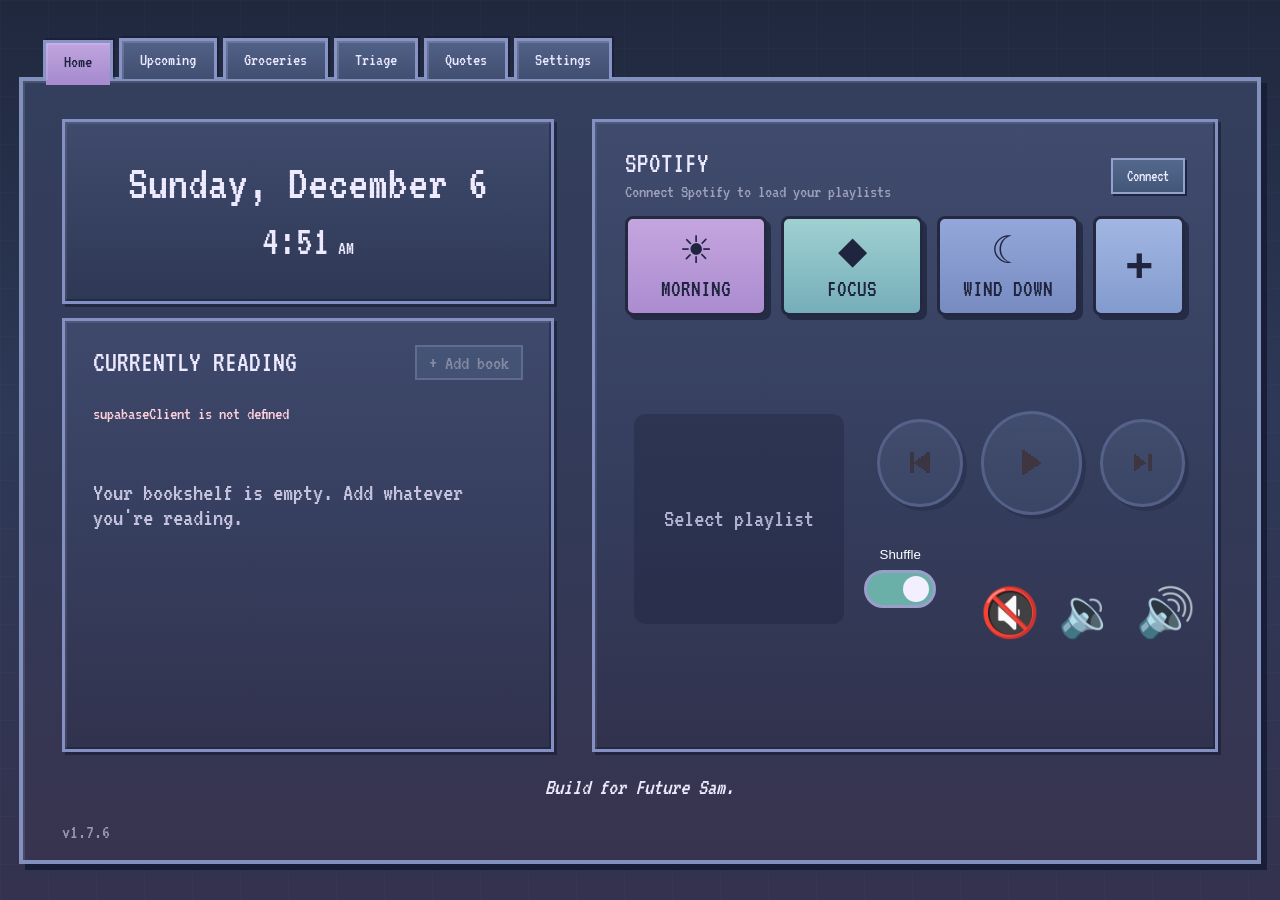
==== commit c6582ec7: "Triage functionalities and getting ready for agent integration" ====
--- a/android/app/src/main/assets/web/index.html
+++ b/android/app/src/main/assets/web/index.html
@@ -398,7 +398,7 @@
           </blockquote>
 
           
-          <span id="app-version">v1.7.5</span>
+          <span id="app-version">v1.7.6</span>
 
 
         </section>
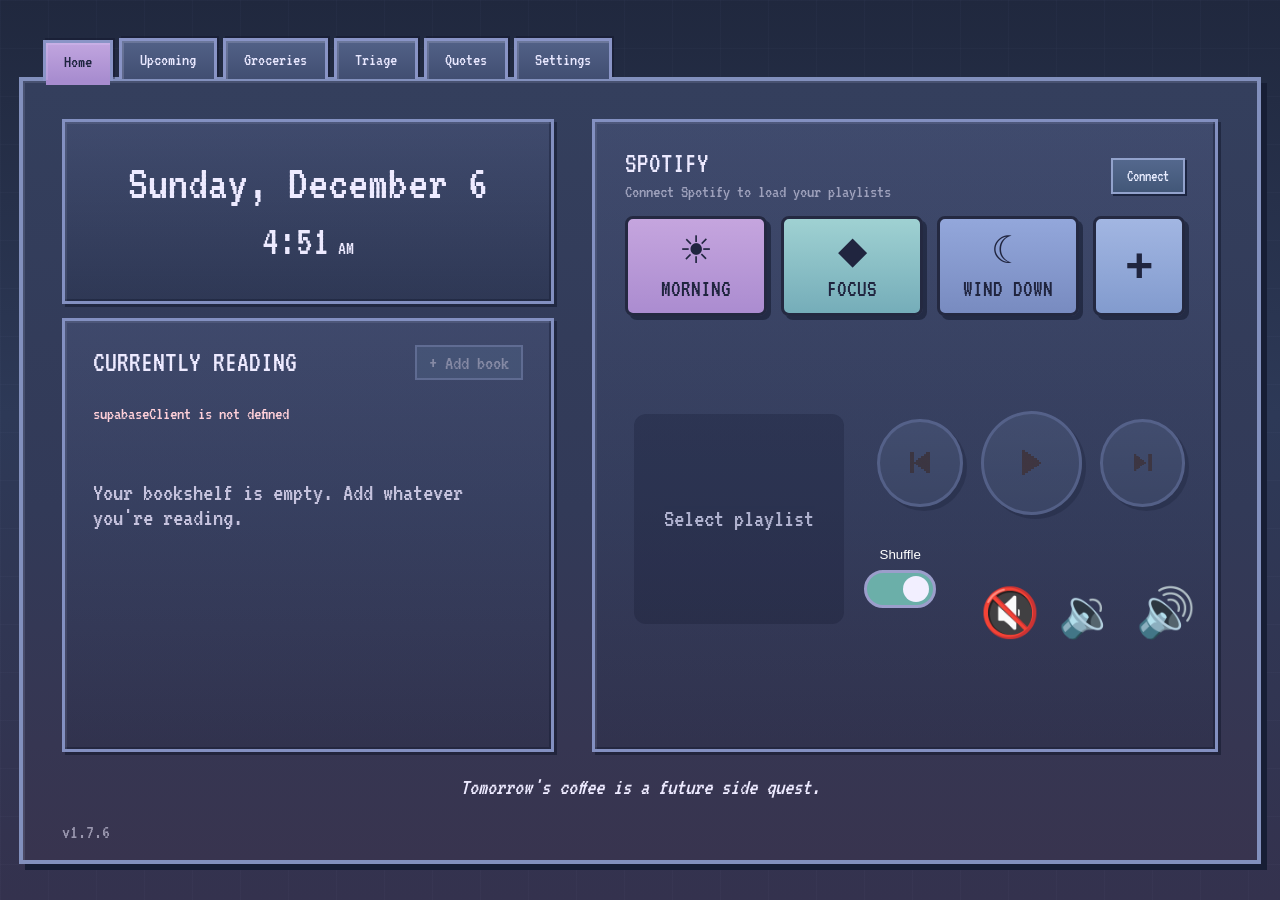
==== commit bf710baf: "Show daily Quotes.exe splash on homepage" ====
--- a/android/app/src/main/assets/web/index.html
+++ b/android/app/src/main/assets/web/index.html
@@ -394,7 +394,7 @@
 
           ===================================================== -->
           <blockquote id="quote">
-            Build for 75% Sam.
+            Loading a little joy…
           </blockquote>
 
           
@@ -429,6 +429,7 @@
     <script src="./scripts/home.js">
     </script>
     <script src="./scripts/currently-reading.js" defer></script>
+    <script src="./scripts/quotes.js" defer></script>
 
     <!-- TEMPORARY iPHONE DEBUGGING 
     <script src="https://cdn.jsdelivr.net/npm/eruda"></script>
